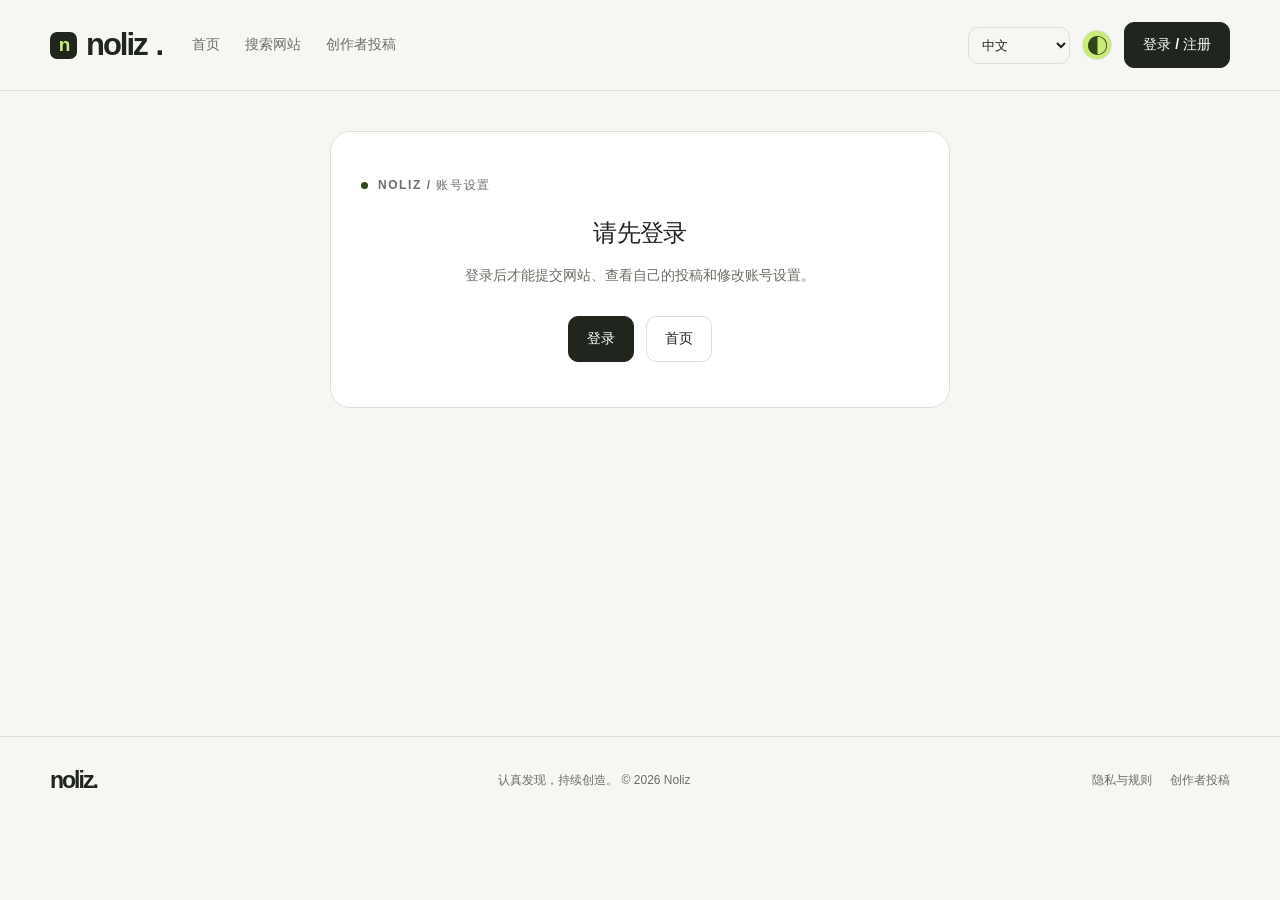
==== account/index.html @ 5e8a39fd "Rebrand to Noliz with dedicated pages, protected admin workspace and server CAPTCHA" ====
<!doctype html>
<html lang="zh-CN">
<head>
  <meta charset="utf-8">
  <meta name="viewport" content="width=device-width, initial-scale=1">
  <meta name="description" content="Noliz：认真整理的正版网站目录，发现实用工具、独立作品与灵感。">
  <meta name="theme-color" content="#f6f7f2">
  <meta http-equiv="Content-Security-Policy" content="default-src 'self'; script-src 'self'; style-src 'self' 'unsafe-inline'; img-src 'self' data:; connect-src 'self' https://irqxagydrxiwqamaaqoh.supabase.co; base-uri 'self'; form-action 'self'; object-src 'none'; frame-src 'none'">
  <meta name="robots" content="noindex, nofollow">
  <title>Noliz — 账号设置</title>
  <link rel="stylesheet" href="/assets/noliz.css?v=20261021">
  <link rel="icon" type="image/svg+xml" href="/assets/icon.svg">
  <script type="module" src="/assets/app.js?v=20261021"></script>
</head>
<body data-page="account">
  <div id="app"><main class="wrap"><section class="page-head"><h1>Noliz — 账号设置</h1></section><p>正在加载 / Loading / 読み込み中…</p></main></div>
  <noscript>请启用 JavaScript 使用目录、投稿与账号功能。Enable JavaScript to use Noliz. JavaScriptを有効にしてください。</noscript>
</body>
</html>
---- assets/noliz.css ----
:root{--bg:#f6f7f2;--paper:#fff;--text:#20251e;--muted:#697065;--line:#dce0d5;--accent:#c9ec78;--accent-dark:#304618;--radius:20px;font-family:Inter,-apple-system,BlinkMacSystemFont,'Segoe UI','Noto Sans',Arial,sans-serif;color:var(--text);background:var(--bg);font-synthesis:none}
:root[data-theme=blue]{--accent:#bbdff6;--accent-dark:#204964}:root[data-theme=violet]{--accent:#dfcdf6;--accent-dark:#513270}
*{box-sizing:border-box}body{margin:0}a{color:inherit;text-decoration:none}button,input,select,textarea{font:inherit}button,a,input,select,textarea{-webkit-tap-highlight-color:transparent}button{cursor:pointer}button:disabled{opacity:.5;cursor:wait}button,input,select,textarea{border:1px solid var(--line);border-radius:10px}input,select,textarea{background:var(--paper);color:var(--text);padding:13px 14px;max-width:100%;width:100%}input:focus,select:focus,textarea:focus{outline:2px solid var(--accent-dark);outline-offset:2px}textarea{resize:vertical;min-height:120px}button{padding:11px 16px;background:var(--paper);color:var(--text)}button:hover,a.button:hover{filter:brightness(.96)}:focus-visible{outline:3px solid var(--accent-dark);outline-offset:4px}[hidden]{display:none!important}h1,h2,h3,p{margin:0}h1{font-size:clamp(34px,5.5vw,70px);line-height:1.12;letter-spacing:-.045em;font-weight:550}h2{font-size:24px;letter-spacing:-.025em;font-weight:550}h3{font-size:19px;font-weight:600}p{line-height:1.8}small,.muted{color:var(--muted)}.wrap{width:min(1180px,calc(100% - 64px));margin:auto}.skip{position:fixed;top:-100px;background:var(--accent);padding:12px;z-index:99}.skip:focus{top:12px}
.site-header{border-bottom:1px solid var(--line);background:var(--bg)}.header-inner{display:flex;align-items:center;gap:30px;min-height:90px}.logo{font-size:31px;letter-spacing:-2px;font-weight:750;display:flex;gap:9px;align-items:center}.logo-mark{width:27px;height:27px;background:var(--text);color:var(--accent);border-radius:7px;display:grid;place-items:center;font-size:19px;letter-spacing:-2px}.nav{display:flex;align-items:center;gap:25px;font-size:14px;flex:1}.nav a{padding:7px 0;color:var(--muted)}.nav a[aria-current=page]{color:var(--text);box-shadow:0 2px var(--text)}.header-actions{display:flex;align-items:center;gap:12px}.locale{width:102px;padding:9px;font-size:13px;background:transparent}.button{display:inline-flex;justify-content:center;align-items:center;gap:10px;padding:12px 18px;border-radius:10px;border:1px solid var(--line);font-size:14px;font-weight:550;line-height:1.4;background:var(--paper)}.primary{background:var(--text);color:white;border-color:var(--text)}.accent{background:var(--accent);color:var(--accent-dark);border-color:transparent}.ghost{background:transparent}.small{padding:8px 12px;font-size:13px}.eyebrow{font-size:12px;letter-spacing:.13em;text-transform:uppercase;font-weight:650;color:var(--muted);display:flex;align-items:center;gap:10px;margin-bottom:23px}.eyebrow:before{content:'';width:7px;height:7px;border-radius:50%;background:var(--accent-dark)}
main{min-height:65vh}.hero{padding:76px 0 60px;display:grid;grid-template-columns:1.4fr 1fr;gap:60px;align-items:center}.hero h1{max-width:710px}.hero .lead{margin-top:24px;max-width:580px;color:var(--muted);font-size:16px}.actions{display:flex;gap:12px;flex-wrap:wrap;margin-top:28px}.hero-art{position:relative;min-height:320px;background:var(--accent);border-radius:28px;padding:32px;overflow:hidden;display:flex;flex-direction:column;justify-content:space-between}.hero-art .art-label{font-size:11px;letter-spacing:.12em;color:var(--accent-dark)}.art-symbol{font-size:170px;line-height:.8;font-weight:700;letter-spacing:-.12em;align-self:center;transform:rotate(-12deg);color:var(--accent-dark);margin-left:-25px}.art-bottom{border-top:1px solid color-mix(in srgb,var(--accent-dark) 20%,transparent);padding-top:15px;display:flex;justify-content:space-between;gap:15px;font-size:12px;color:var(--accent-dark)}.section{padding:35px 0 65px}.section-head{display:flex;justify-content:space-between;gap:20px;align-items:center;margin-bottom:26px}.text-link{font-size:14px;display:inline-flex;gap:12px;align-items:center}.grid{display:grid;grid-template-columns:repeat(3,minmax(0,1fr));gap:18px}.site-card{background:var(--paper);border:1px solid var(--line);border-radius:var(--radius);padding:25px;display:flex;flex-direction:column;gap:18px;min-height:260px;transition:transform .2s}.site-card:hover{transform:translateY(-3px);border-color:var(--accent-dark)}.card-top{display:flex;justify-content:space-between;align-items:flex-start}.monogram{display:grid;place-items:center;width:43px;height:43px;background:var(--bg);border-radius:12px;font-size:22px;font-weight:650}.tag{font-size:11px;border:1px solid var(--line);padding:5px 9px;border-radius:30px;color:var(--muted)}.card-summary{font-size:14px;line-height:1.7;color:var(--muted);overflow-wrap:anywhere}.card-bottom{display:flex;justify-content:space-between;align-items:center;gap:15px;margin-top:auto;border-top:1px solid var(--line);padding-top:17px;font-size:12px;color:var(--muted)}.card-bottom span{overflow:hidden;text-overflow:ellipsis;white-space:nowrap}.card-bottom a{color:var(--text);white-space:nowrap}.intro-strip{border-top:1px solid var(--line);border-bottom:1px solid var(--line);display:grid;grid-template-columns:repeat(3,1fr);padding:27px 0;gap:30px;margin-bottom:55px}.intro-strip strong{font-size:14px}.intro-strip p{font-size:12px;margin-top:6px;color:var(--muted)}
.page-head{padding:54px 0 34px;display:flex;justify-content:space-between;gap:25px;align-items:flex-end}.page-head h1{font-size:clamp(32px,4.2vw,50px)}.page-head p{color:var(--muted);max-width:710px;margin-top:16px;font-size:14px}.search-bar{display:flex;gap:12px;max-width:800px}.search-bar input{padding:17px 20px}.filters{display:flex;flex-wrap:wrap;gap:8px;margin:22px 0}.chip{border-radius:30px;font-size:13px;padding:9px 15px;background:transparent}.chip.active{background:var(--text);color:white;border-color:var(--text)}.result-row{display:flex;align-items:center;justify-content:space-between;gap:20px;margin:25px 0;color:var(--muted);font-size:13px}.result-row select{width:auto;padding:8px 13px}.panel{background:var(--paper);border:1px solid var(--line);border-radius:var(--radius);padding:30px}.columns{display:grid;grid-template-columns:minmax(0,1.7fr) minmax(260px,1fr);gap:26px;align-items:start}.stack{display:flex;flex-direction:column;gap:22px}.form-grid{display:grid;grid-template-columns:1fr 1fr;gap:20px}.field{display:flex;flex-direction:column;gap:9px;font-size:13px;font-weight:550}.field small{font-weight:400;font-size:12px;line-height:1.7}.full{grid-column:1/-1}.check{display:flex;align-items:flex-start;gap:10px;font-size:13px;line-height:1.7;color:var(--muted)}.check input{width:17px;height:17px;margin-top:3px;flex-shrink:0}.note{padding:14px 17px;background:var(--bg);border-radius:10px;font-size:13px;line-height:1.8;color:var(--muted)}.steps{list-style:none;padding:0;margin:24px 0}.steps li{padding:16px 0;display:flex;gap:14px;border-bottom:1px solid var(--line)}.steps b{font-size:12px;color:var(--muted);padding-top:3px}.steps strong{font-size:14px}.steps p{font-size:12px;color:var(--muted);margin-top:5px}.captcha-row{display:flex;gap:12px;align-items:center;flex-wrap:wrap}.captcha-image{width:250px;height:80px;border:1px solid var(--line);border-radius:10px;background:var(--bg);object-fit:contain}.captcha-input{max-width:250px;letter-spacing:.2em}.message{font-size:13px;padding:12px 15px;border-radius:10px;background:var(--bg);line-height:1.7;overflow-wrap:anywhere}.message.error{color:#8c3028;background:#fff0ee}.message.success{color:#315522;background:#edf6e5}.empty{padding:45px 24px;text-align:center;border:1px dashed var(--line);border-radius:var(--radius);color:var(--muted);font-size:14px;grid-column:1/-1}.empty .actions{justify-content:center}.gate{max-width:620px;margin:40px auto 80px;text-align:center;padding:45px 30px}.gate h2{margin-bottom:14px}.gate p{font-size:14px;color:var(--muted)}.gate .actions{justify-content:center}.tabs{display:flex;gap:8px;margin-bottom:25px}.tabs button{flex:1;background:transparent}.tabs .active{background:var(--text);color:white}.auth{max-width:480px;margin:32px auto 80px}.auth form{display:flex;flex-direction:column;gap:20px}.account-title{display:flex;gap:15px;align-items:center;border-bottom:1px solid var(--line);padding-bottom:24px;margin-bottom:24px}.account-title .monogram{background:var(--accent);width:52px;height:52px}.account-title p{font-size:12px;color:var(--muted);overflow-wrap:anywhere}.palette{display:flex;gap:12px}.swatch{width:40px;height:40px;border:4px solid var(--paper);outline:1px solid var(--line);border-radius:50%;padding:0}.swatch.active{outline:2px solid var(--text)}.swatch[data-color=green]{background:#c9ec78}.swatch[data-color=blue]{background:#bbdff6}.swatch[data-color=violet]{background:#dfcdf6}
.admin-nav{display:flex;flex-wrap:wrap;gap:10px;margin-bottom:25px}.admin-nav a[aria-current=page]{background:var(--text);color:white}.stats{display:grid;grid-template-columns:repeat(3,1fr);gap:14px;margin-bottom:25px}.stat{padding:20px;background:var(--paper);border:1px solid var(--line);border-radius:14px}.stat b{font-size:29px;display:block}.stat span{font-size:12px;color:var(--muted)}.record{background:var(--paper);border:1px solid var(--line);border-radius:var(--radius);padding:24px;margin-bottom:16px}.record-head{display:flex;justify-content:space-between;align-items:center;gap:15px;margin-bottom:16px}.record-meta{font-size:12px;color:var(--muted);display:flex;gap:12px;flex-wrap:wrap;margin:14px 0;overflow-wrap:anywhere}.record details{border-top:1px solid var(--line);padding-top:15px;margin-top:18px}.record summary{cursor:pointer;font-size:13px}.record .form-grid{margin-top:20px}.status{font-size:11px;border-radius:30px;padding:5px 10px;background:var(--bg)}.status.approved{background:#eaf4df;color:#35551f}.status.pending{background:#fff2d3;color:#715419}.status.rejected{background:#fae9e7;color:#87382f}.pagination{display:flex;justify-content:center;align-items:center;gap:15px;margin-top:28px;font-size:13px}.site-footer{border-top:1px solid var(--line);padding:30px 0;margin-top:20px}.footer-inner{display:flex;align-items:center;justify-content:space-between;gap:20px;font-size:12px;color:var(--muted)}.footer-inner .logo{font-size:23px;color:var(--text)}.footer-links{display:flex;gap:18px}.price{font-size:34px;margin:20px 0 10px}.price small{font-size:13px}.legal{font-size:12px;color:var(--muted);line-height:1.8}.loading{opacity:.7}.loading:after{content:'…'}
@media(max-width:900px){.header-inner{gap:20px;flex-wrap:wrap;padding:20px 0}.nav{order:3;flex-basis:100%;gap:22px}.header-actions{margin-left:auto}.hero{gap:30px}.hero-art{min-height:280px}.grid{grid-template-columns:repeat(2,minmax(0,1fr))}.columns{grid-template-columns:1fr}.intro-strip{gap:18px}.hero h1{font-size:49px}}
@media(max-width:600px){.wrap{width:calc(100% - 36px)}.header-inner{gap:12px;min-height:auto}.logo{font-size:28px}.nav{gap:21px;overflow:auto;font-size:13px;white-space:nowrap}.header-actions{gap:7px}.header-actions .button{padding:9px 11px;font-size:12px}.locale{width:86px;font-size:12px}.hero{padding:46px 0 30px;grid-template-columns:1fr;gap:32px}.hero h1{font-size:45px}.hero-art{min-height:225px;padding:25px}.art-symbol{font-size:135px}.hero .lead{font-size:14px}.grid{grid-template-columns:1fr}.section{padding:25px 0 40px}.intro-strip{grid-template-columns:1fr;padding:25px 0;gap:20px}.page-head{padding:38px 0 26px;display:block}.page-head .button{margin-top:18px}.form-grid{grid-template-columns:1fr}.full{grid-column:auto}.panel{padding:22px}.page-head h1{font-size:34px}.footer-inner{align-items:flex-start;flex-direction:column}.record{padding:20px}.record-head{align-items:flex-start}.stats{gap:8px}.stat{padding:15px}.search-bar{gap:8px}.search-bar button{padding:10px 14px}.section-head h2{font-size:22px}}
.theme-toggle{border-radius:50%;width:30px;height:30px;min-width:30px;padding:0;background:var(--accent);color:var(--accent-dark);font-size:21px;line-height:1}
@media(prefers-reduced-motion:reduce){*{scroll-behavior:auto!important;transition:none!important}}
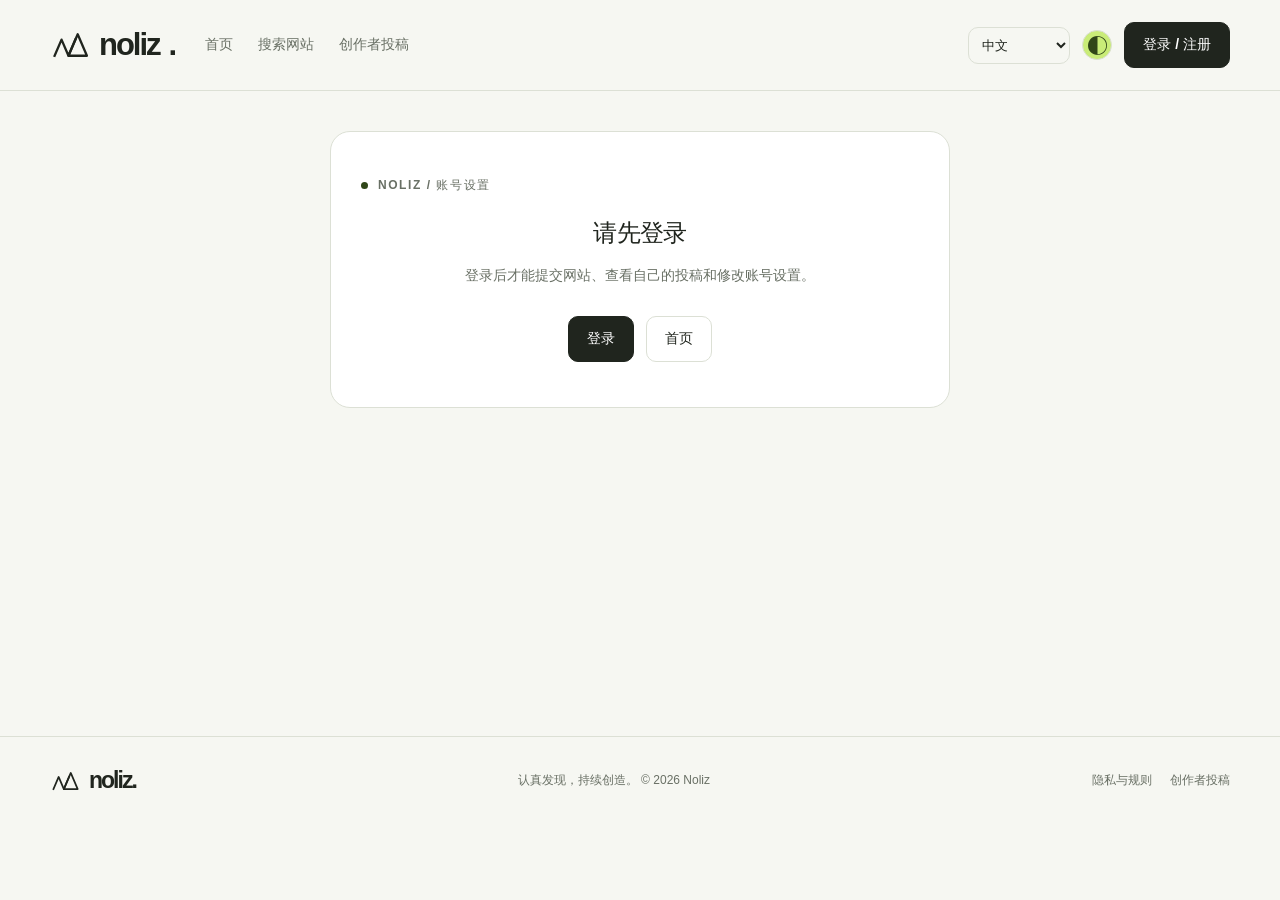
==== commit a6bca54e: "Use a minimal leaning N and triangle brand mark throughout Noliz" ====
--- a/account/index.html
+++ b/account/index.html
@@ -8,9 +8,9 @@
   <meta http-equiv="Content-Security-Policy" content="default-src 'self'; script-src 'self'; style-src 'self' 'unsafe-inline'; img-src 'self' data:; connect-src 'self' https://irqxagydrxiwqamaaqoh.supabase.co; base-uri 'self'; form-action 'self'; object-src 'none'; frame-src 'none'">
   <meta name="robots" content="noindex, nofollow">
   <title>Noliz — 账号设置</title>
-  <link rel="stylesheet" href="/assets/noliz.css?v=20261021">
-  <link rel="icon" type="image/svg+xml" href="/assets/icon.svg">
-  <script type="module" src="/assets/app.js?v=20261021"></script>
+  <link rel="stylesheet" href="/assets/noliz.css?v=20261021-logo1">
+  <link rel="icon" type="image/svg+xml" href="/assets/icon.svg?v=20261021-logo1">
+  <script type="module" src="/assets/app.js?v=20261021-logo1"></script>
 </head>
 <body data-page="account">
   <div id="app"><main class="wrap"><section class="page-head"><h1>Noliz — 账号设置</h1></section><p>正在加载 / Loading / 読み込み中…</p></main></div>
--- a/assets/noliz.css
+++ b/assets/noliz.css
@@ -1,11 +1,11 @@
 :root{--bg:#f6f7f2;--paper:#fff;--text:#20251e;--muted:#697065;--line:#dce0d5;--accent:#c9ec78;--accent-dark:#304618;--radius:20px;font-family:Inter,-apple-system,BlinkMacSystemFont,'Segoe UI','Noto Sans',Arial,sans-serif;color:var(--text);background:var(--bg);font-synthesis:none}
 :root[data-theme=blue]{--accent:#bbdff6;--accent-dark:#204964}:root[data-theme=violet]{--accent:#dfcdf6;--accent-dark:#513270}
 *{box-sizing:border-box}body{margin:0}a{color:inherit;text-decoration:none}button,input,select,textarea{font:inherit}button,a,input,select,textarea{-webkit-tap-highlight-color:transparent}button{cursor:pointer}button:disabled{opacity:.5;cursor:wait}button,input,select,textarea{border:1px solid var(--line);border-radius:10px}input,select,textarea{background:var(--paper);color:var(--text);padding:13px 14px;max-width:100%;width:100%}input:focus,select:focus,textarea:focus{outline:2px solid var(--accent-dark);outline-offset:2px}textarea{resize:vertical;min-height:120px}button{padding:11px 16px;background:var(--paper);color:var(--text)}button:hover,a.button:hover{filter:brightness(.96)}:focus-visible{outline:3px solid var(--accent-dark);outline-offset:4px}[hidden]{display:none!important}h1,h2,h3,p{margin:0}h1{font-size:clamp(34px,5.5vw,70px);line-height:1.12;letter-spacing:-.045em;font-weight:550}h2{font-size:24px;letter-spacing:-.025em;font-weight:550}h3{font-size:19px;font-weight:600}p{line-height:1.8}small,.muted{color:var(--muted)}.wrap{width:min(1180px,calc(100% - 64px));margin:auto}.skip{position:fixed;top:-100px;background:var(--accent);padding:12px;z-index:99}.skip:focus{top:12px}
-.site-header{border-bottom:1px solid var(--line);background:var(--bg)}.header-inner{display:flex;align-items:center;gap:30px;min-height:90px}.logo{font-size:31px;letter-spacing:-2px;font-weight:750;display:flex;gap:9px;align-items:center}.logo-mark{width:27px;height:27px;background:var(--text);color:var(--accent);border-radius:7px;display:grid;place-items:center;font-size:19px;letter-spacing:-2px}.nav{display:flex;align-items:center;gap:25px;font-size:14px;flex:1}.nav a{padding:7px 0;color:var(--muted)}.nav a[aria-current=page]{color:var(--text);box-shadow:0 2px var(--text)}.header-actions{display:flex;align-items:center;gap:12px}.locale{width:102px;padding:9px;font-size:13px;background:transparent}.button{display:inline-flex;justify-content:center;align-items:center;gap:10px;padding:12px 18px;border-radius:10px;border:1px solid var(--line);font-size:14px;font-weight:550;line-height:1.4;background:var(--paper)}.primary{background:var(--text);color:white;border-color:var(--text)}.accent{background:var(--accent);color:var(--accent-dark);border-color:transparent}.ghost{background:transparent}.small{padding:8px 12px;font-size:13px}.eyebrow{font-size:12px;letter-spacing:.13em;text-transform:uppercase;font-weight:650;color:var(--muted);display:flex;align-items:center;gap:10px;margin-bottom:23px}.eyebrow:before{content:'';width:7px;height:7px;border-radius:50%;background:var(--accent-dark)}
-main{min-height:65vh}.hero{padding:76px 0 60px;display:grid;grid-template-columns:1.4fr 1fr;gap:60px;align-items:center}.hero h1{max-width:710px}.hero .lead{margin-top:24px;max-width:580px;color:var(--muted);font-size:16px}.actions{display:flex;gap:12px;flex-wrap:wrap;margin-top:28px}.hero-art{position:relative;min-height:320px;background:var(--accent);border-radius:28px;padding:32px;overflow:hidden;display:flex;flex-direction:column;justify-content:space-between}.hero-art .art-label{font-size:11px;letter-spacing:.12em;color:var(--accent-dark)}.art-symbol{font-size:170px;line-height:.8;font-weight:700;letter-spacing:-.12em;align-self:center;transform:rotate(-12deg);color:var(--accent-dark);margin-left:-25px}.art-bottom{border-top:1px solid color-mix(in srgb,var(--accent-dark) 20%,transparent);padding-top:15px;display:flex;justify-content:space-between;gap:15px;font-size:12px;color:var(--accent-dark)}.section{padding:35px 0 65px}.section-head{display:flex;justify-content:space-between;gap:20px;align-items:center;margin-bottom:26px}.text-link{font-size:14px;display:inline-flex;gap:12px;align-items:center}.grid{display:grid;grid-template-columns:repeat(3,minmax(0,1fr));gap:18px}.site-card{background:var(--paper);border:1px solid var(--line);border-radius:var(--radius);padding:25px;display:flex;flex-direction:column;gap:18px;min-height:260px;transition:transform .2s}.site-card:hover{transform:translateY(-3px);border-color:var(--accent-dark)}.card-top{display:flex;justify-content:space-between;align-items:flex-start}.monogram{display:grid;place-items:center;width:43px;height:43px;background:var(--bg);border-radius:12px;font-size:22px;font-weight:650}.tag{font-size:11px;border:1px solid var(--line);padding:5px 9px;border-radius:30px;color:var(--muted)}.card-summary{font-size:14px;line-height:1.7;color:var(--muted);overflow-wrap:anywhere}.card-bottom{display:flex;justify-content:space-between;align-items:center;gap:15px;margin-top:auto;border-top:1px solid var(--line);padding-top:17px;font-size:12px;color:var(--muted)}.card-bottom span{overflow:hidden;text-overflow:ellipsis;white-space:nowrap}.card-bottom a{color:var(--text);white-space:nowrap}.intro-strip{border-top:1px solid var(--line);border-bottom:1px solid var(--line);display:grid;grid-template-columns:repeat(3,1fr);padding:27px 0;gap:30px;margin-bottom:55px}.intro-strip strong{font-size:14px}.intro-strip p{font-size:12px;margin-top:6px;color:var(--muted)}
+.site-header{border-bottom:1px solid var(--line);background:var(--bg)}.header-inner{display:flex;align-items:center;gap:30px;min-height:90px}.logo{font-size:31px;letter-spacing:-2px;font-weight:750;display:flex;gap:9px;align-items:center}.logo-mark{width:40px;height:32px;flex-shrink:0;display:block;color:var(--text)}.nav{display:flex;align-items:center;gap:25px;font-size:14px;flex:1}.nav a{padding:7px 0;color:var(--muted)}.nav a[aria-current=page]{color:var(--text);box-shadow:0 2px var(--text)}.header-actions{display:flex;align-items:center;gap:12px}.locale{width:102px;padding:9px;font-size:13px;background:transparent}.button{display:inline-flex;justify-content:center;align-items:center;gap:10px;padding:12px 18px;border-radius:10px;border:1px solid var(--line);font-size:14px;font-weight:550;line-height:1.4;background:var(--paper)}.primary{background:var(--text);color:white;border-color:var(--text)}.accent{background:var(--accent);color:var(--accent-dark);border-color:transparent}.ghost{background:transparent}.small{padding:8px 12px;font-size:13px}.eyebrow{font-size:12px;letter-spacing:.13em;text-transform:uppercase;font-weight:650;color:var(--muted);display:flex;align-items:center;gap:10px;margin-bottom:23px}.eyebrow:before{content:'';width:7px;height:7px;border-radius:50%;background:var(--accent-dark)}
+main{min-height:65vh}.hero{padding:76px 0 60px;display:grid;grid-template-columns:1.4fr 1fr;gap:60px;align-items:center}.hero h1{max-width:710px}.hero .lead{margin-top:24px;max-width:580px;color:var(--muted);font-size:16px}.actions{display:flex;gap:12px;flex-wrap:wrap;margin-top:28px}.hero-art{position:relative;min-height:320px;background:var(--accent);border-radius:28px;padding:32px;overflow:hidden;display:flex;flex-direction:column;justify-content:space-between}.hero-art .art-label{font-size:11px;letter-spacing:.12em;color:var(--accent-dark)}.art-symbol{display:block;width:min(100%,250px);height:190px;align-self:center;color:var(--accent-dark)}.art-bottom{border-top:1px solid color-mix(in srgb,var(--accent-dark) 20%,transparent);padding-top:15px;display:flex;justify-content:space-between;gap:15px;font-size:12px;color:var(--accent-dark)}.section{padding:35px 0 65px}.section-head{display:flex;justify-content:space-between;gap:20px;align-items:center;margin-bottom:26px}.text-link{font-size:14px;display:inline-flex;gap:12px;align-items:center}.grid{display:grid;grid-template-columns:repeat(3,minmax(0,1fr));gap:18px}.site-card{background:var(--paper);border:1px solid var(--line);border-radius:var(--radius);padding:25px;display:flex;flex-direction:column;gap:18px;min-height:260px;transition:transform .2s}.site-card:hover{transform:translateY(-3px);border-color:var(--accent-dark)}.card-top{display:flex;justify-content:space-between;align-items:flex-start}.monogram{display:grid;place-items:center;width:43px;height:43px;background:var(--bg);border-radius:12px;font-size:22px;font-weight:650}.tag{font-size:11px;border:1px solid var(--line);padding:5px 9px;border-radius:30px;color:var(--muted)}.card-summary{font-size:14px;line-height:1.7;color:var(--muted);overflow-wrap:anywhere}.card-bottom{display:flex;justify-content:space-between;align-items:center;gap:15px;margin-top:auto;border-top:1px solid var(--line);padding-top:17px;font-size:12px;color:var(--muted)}.card-bottom span{overflow:hidden;text-overflow:ellipsis;white-space:nowrap}.card-bottom a{color:var(--text);white-space:nowrap}.intro-strip{border-top:1px solid var(--line);border-bottom:1px solid var(--line);display:grid;grid-template-columns:repeat(3,1fr);padding:27px 0;gap:30px;margin-bottom:55px}.intro-strip strong{font-size:14px}.intro-strip p{font-size:12px;margin-top:6px;color:var(--muted)}
 .page-head{padding:54px 0 34px;display:flex;justify-content:space-between;gap:25px;align-items:flex-end}.page-head h1{font-size:clamp(32px,4.2vw,50px)}.page-head p{color:var(--muted);max-width:710px;margin-top:16px;font-size:14px}.search-bar{display:flex;gap:12px;max-width:800px}.search-bar input{padding:17px 20px}.filters{display:flex;flex-wrap:wrap;gap:8px;margin:22px 0}.chip{border-radius:30px;font-size:13px;padding:9px 15px;background:transparent}.chip.active{background:var(--text);color:white;border-color:var(--text)}.result-row{display:flex;align-items:center;justify-content:space-between;gap:20px;margin:25px 0;color:var(--muted);font-size:13px}.result-row select{width:auto;padding:8px 13px}.panel{background:var(--paper);border:1px solid var(--line);border-radius:var(--radius);padding:30px}.columns{display:grid;grid-template-columns:minmax(0,1.7fr) minmax(260px,1fr);gap:26px;align-items:start}.stack{display:flex;flex-direction:column;gap:22px}.form-grid{display:grid;grid-template-columns:1fr 1fr;gap:20px}.field{display:flex;flex-direction:column;gap:9px;font-size:13px;font-weight:550}.field small{font-weight:400;font-size:12px;line-height:1.7}.full{grid-column:1/-1}.check{display:flex;align-items:flex-start;gap:10px;font-size:13px;line-height:1.7;color:var(--muted)}.check input{width:17px;height:17px;margin-top:3px;flex-shrink:0}.note{padding:14px 17px;background:var(--bg);border-radius:10px;font-size:13px;line-height:1.8;color:var(--muted)}.steps{list-style:none;padding:0;margin:24px 0}.steps li{padding:16px 0;display:flex;gap:14px;border-bottom:1px solid var(--line)}.steps b{font-size:12px;color:var(--muted);padding-top:3px}.steps strong{font-size:14px}.steps p{font-size:12px;color:var(--muted);margin-top:5px}.captcha-row{display:flex;gap:12px;align-items:center;flex-wrap:wrap}.captcha-image{width:250px;height:80px;border:1px solid var(--line);border-radius:10px;background:var(--bg);object-fit:contain}.captcha-input{max-width:250px;letter-spacing:.2em}.message{font-size:13px;padding:12px 15px;border-radius:10px;background:var(--bg);line-height:1.7;overflow-wrap:anywhere}.message.error{color:#8c3028;background:#fff0ee}.message.success{color:#315522;background:#edf6e5}.empty{padding:45px 24px;text-align:center;border:1px dashed var(--line);border-radius:var(--radius);color:var(--muted);font-size:14px;grid-column:1/-1}.empty .actions{justify-content:center}.gate{max-width:620px;margin:40px auto 80px;text-align:center;padding:45px 30px}.gate h2{margin-bottom:14px}.gate p{font-size:14px;color:var(--muted)}.gate .actions{justify-content:center}.tabs{display:flex;gap:8px;margin-bottom:25px}.tabs button{flex:1;background:transparent}.tabs .active{background:var(--text);color:white}.auth{max-width:480px;margin:32px auto 80px}.auth form{display:flex;flex-direction:column;gap:20px}.account-title{display:flex;gap:15px;align-items:center;border-bottom:1px solid var(--line);padding-bottom:24px;margin-bottom:24px}.account-title .monogram{background:var(--accent);width:52px;height:52px}.account-title p{font-size:12px;color:var(--muted);overflow-wrap:anywhere}.palette{display:flex;gap:12px}.swatch{width:40px;height:40px;border:4px solid var(--paper);outline:1px solid var(--line);border-radius:50%;padding:0}.swatch.active{outline:2px solid var(--text)}.swatch[data-color=green]{background:#c9ec78}.swatch[data-color=blue]{background:#bbdff6}.swatch[data-color=violet]{background:#dfcdf6}
-.admin-nav{display:flex;flex-wrap:wrap;gap:10px;margin-bottom:25px}.admin-nav a[aria-current=page]{background:var(--text);color:white}.stats{display:grid;grid-template-columns:repeat(3,1fr);gap:14px;margin-bottom:25px}.stat{padding:20px;background:var(--paper);border:1px solid var(--line);border-radius:14px}.stat b{font-size:29px;display:block}.stat span{font-size:12px;color:var(--muted)}.record{background:var(--paper);border:1px solid var(--line);border-radius:var(--radius);padding:24px;margin-bottom:16px}.record-head{display:flex;justify-content:space-between;align-items:center;gap:15px;margin-bottom:16px}.record-meta{font-size:12px;color:var(--muted);display:flex;gap:12px;flex-wrap:wrap;margin:14px 0;overflow-wrap:anywhere}.record details{border-top:1px solid var(--line);padding-top:15px;margin-top:18px}.record summary{cursor:pointer;font-size:13px}.record .form-grid{margin-top:20px}.status{font-size:11px;border-radius:30px;padding:5px 10px;background:var(--bg)}.status.approved{background:#eaf4df;color:#35551f}.status.pending{background:#fff2d3;color:#715419}.status.rejected{background:#fae9e7;color:#87382f}.pagination{display:flex;justify-content:center;align-items:center;gap:15px;margin-top:28px;font-size:13px}.site-footer{border-top:1px solid var(--line);padding:30px 0;margin-top:20px}.footer-inner{display:flex;align-items:center;justify-content:space-between;gap:20px;font-size:12px;color:var(--muted)}.footer-inner .logo{font-size:23px;color:var(--text)}.footer-links{display:flex;gap:18px}.price{font-size:34px;margin:20px 0 10px}.price small{font-size:13px}.legal{font-size:12px;color:var(--muted);line-height:1.8}.loading{opacity:.7}.loading:after{content:'…'}
+.admin-nav{display:flex;flex-wrap:wrap;gap:10px;margin-bottom:25px}.admin-nav a[aria-current=page]{background:var(--text);color:white}.stats{display:grid;grid-template-columns:repeat(3,1fr);gap:14px;margin-bottom:25px}.stat{padding:20px;background:var(--paper);border:1px solid var(--line);border-radius:14px}.stat b{font-size:29px;display:block}.stat span{font-size:12px;color:var(--muted)}.record{background:var(--paper);border:1px solid var(--line);border-radius:var(--radius);padding:24px;margin-bottom:16px}.record-head{display:flex;justify-content:space-between;align-items:center;gap:15px;margin-bottom:16px}.record-meta{font-size:12px;color:var(--muted);display:flex;gap:12px;flex-wrap:wrap;margin:14px 0;overflow-wrap:anywhere}.record details{border-top:1px solid var(--line);padding-top:15px;margin-top:18px}.record summary{cursor:pointer;font-size:13px}.record .form-grid{margin-top:20px}.status{font-size:11px;border-radius:30px;padding:5px 10px;background:var(--bg)}.status.approved{background:#eaf4df;color:#35551f}.status.pending{background:#fff2d3;color:#715419}.status.rejected{background:#fae9e7;color:#87382f}.pagination{display:flex;justify-content:center;align-items:center;gap:15px;margin-top:28px;font-size:13px}.site-footer{border-top:1px solid var(--line);padding:30px 0;margin-top:20px}.footer-inner{display:flex;align-items:center;justify-content:space-between;gap:20px;font-size:12px;color:var(--muted)}.footer-inner .logo{font-size:23px;color:var(--text)}.footer-inner .logo-mark{width:30px;height:24px}.footer-links{display:flex;gap:18px}.price{font-size:34px;margin:20px 0 10px}.price small{font-size:13px}.legal{font-size:12px;color:var(--muted);line-height:1.8}.loading{opacity:.7}.loading:after{content:'…'}
 @media(max-width:900px){.header-inner{gap:20px;flex-wrap:wrap;padding:20px 0}.nav{order:3;flex-basis:100%;gap:22px}.header-actions{margin-left:auto}.hero{gap:30px}.hero-art{min-height:280px}.grid{grid-template-columns:repeat(2,minmax(0,1fr))}.columns{grid-template-columns:1fr}.intro-strip{gap:18px}.hero h1{font-size:49px}}
-@media(max-width:600px){.wrap{width:calc(100% - 36px)}.header-inner{gap:12px;min-height:auto}.logo{font-size:28px}.nav{gap:21px;overflow:auto;font-size:13px;white-space:nowrap}.header-actions{gap:7px}.header-actions .button{padding:9px 11px;font-size:12px}.locale{width:86px;font-size:12px}.hero{padding:46px 0 30px;grid-template-columns:1fr;gap:32px}.hero h1{font-size:45px}.hero-art{min-height:225px;padding:25px}.art-symbol{font-size:135px}.hero .lead{font-size:14px}.grid{grid-template-columns:1fr}.section{padding:25px 0 40px}.intro-strip{grid-template-columns:1fr;padding:25px 0;gap:20px}.page-head{padding:38px 0 26px;display:block}.page-head .button{margin-top:18px}.form-grid{grid-template-columns:1fr}.full{grid-column:auto}.panel{padding:22px}.page-head h1{font-size:34px}.footer-inner{align-items:flex-start;flex-direction:column}.record{padding:20px}.record-head{align-items:flex-start}.stats{gap:8px}.stat{padding:15px}.search-bar{gap:8px}.search-bar button{padding:10px 14px}.section-head h2{font-size:22px}}
+@media(max-width:600px){.wrap{width:calc(100% - 36px)}.header-inner{gap:12px;min-height:auto}.logo{font-size:28px}.nav{gap:21px;overflow:auto;font-size:13px;white-space:nowrap}.header-actions{gap:7px}.header-actions .button{padding:9px 11px;font-size:12px}.locale{width:86px;font-size:12px}.hero{padding:46px 0 30px;grid-template-columns:1fr;gap:32px}.hero h1{font-size:45px}.hero-art{min-height:225px;padding:25px}.art-symbol{width:190px;height:145px}.hero .lead{font-size:14px}.grid{grid-template-columns:1fr}.section{padding:25px 0 40px}.intro-strip{grid-template-columns:1fr;padding:25px 0;gap:20px}.page-head{padding:38px 0 26px;display:block}.page-head .button{margin-top:18px}.form-grid{grid-template-columns:1fr}.full{grid-column:auto}.panel{padding:22px}.page-head h1{font-size:34px}.footer-inner{align-items:flex-start;flex-direction:column}.record{padding:20px}.record-head{align-items:flex-start}.stats{gap:8px}.stat{padding:15px}.search-bar{gap:8px}.search-bar button{padding:10px 14px}.section-head h2{font-size:22px}}
 .theme-toggle{border-radius:50%;width:30px;height:30px;min-width:30px;padding:0;background:var(--accent);color:var(--accent-dark);font-size:21px;line-height:1}
 @media(prefers-reduced-motion:reduce){*{scroll-behavior:auto!important;transition:none!important}}
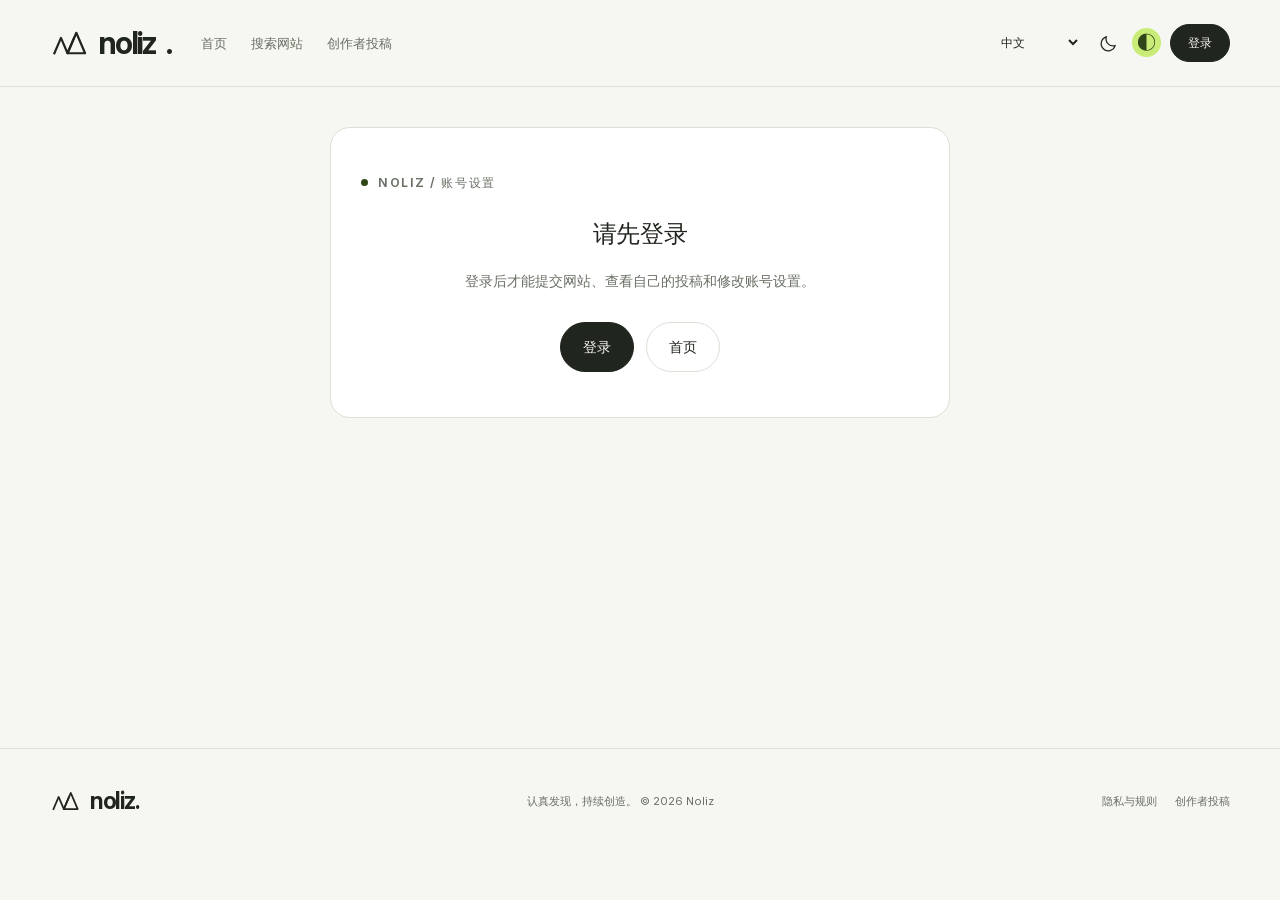
==== commit 196636e9: "Add dark appearance, refined multilingual typography and accessible home motion" ====
--- a/account/index.html
+++ b/account/index.html
@@ -8,9 +8,11 @@
   <meta http-equiv="Content-Security-Policy" content="default-src 'self'; script-src 'self'; style-src 'self' 'unsafe-inline'; img-src 'self' data:; connect-src 'self' https://irqxagydrxiwqamaaqoh.supabase.co; base-uri 'self'; form-action 'self'; object-src 'none'; frame-src 'none'">
   <meta name="robots" content="noindex, nofollow">
   <title>Noliz — 账号设置</title>
-  <link rel="stylesheet" href="/assets/noliz.css?v=20261021-logo1">
+  <script src="/assets/appearance.56ca9c23426c.js"></script>
+  <link rel="preload" href="/assets/fonts/InterVariable.woff2" as="font" type="font/woff2" crossorigin>
+  <link rel="stylesheet" href="/assets/noliz.0994ab754d6a.css">
   <link rel="icon" type="image/svg+xml" href="/assets/icon.svg?v=20261021-logo1">
-  <script type="module" src="/assets/app.js?v=20261021-logo1"></script>
+  <script type="module" src="/assets/app.8995bf846503.js"></script>
 </head>
 <body data-page="account">
   <div id="app"><main class="wrap"><section class="page-head"><h1>Noliz — 账号设置</h1></section><p>正在加载 / Loading / 読み込み中…</p></main></div>
--- a/assets/noliz.0994ab754d6a.css
+++ b/assets/noliz.0994ab754d6a.css
@@ -0,0 +1,38 @@
+:root{--bg:#f6f7f2;--paper:#fff;--text:#20251e;--muted:#697065;--line:#dce0d5;--accent:#c9ec78;--accent-dark:#304618;--radius:20px;font-family:Inter,-apple-system,BlinkMacSystemFont,'Segoe UI','Noto Sans',Arial,sans-serif;color:var(--text);background:var(--bg);font-synthesis:none}
+:root[data-theme=blue]{--accent:#bbdff6;--accent-dark:#204964}:root[data-theme=violet]{--accent:#dfcdf6;--accent-dark:#513270}
+*{box-sizing:border-box}body{margin:0}a{color:inherit;text-decoration:none}button,input,select,textarea{font:inherit}button,a,input,select,textarea{-webkit-tap-highlight-color:transparent}button{cursor:pointer}button:disabled{opacity:.5;cursor:wait}button,input,select,textarea{border:1px solid var(--line);border-radius:10px}input,select,textarea{background:var(--paper);color:var(--text);padding:13px 14px;max-width:100%;width:100%}input:focus,select:focus,textarea:focus{outline:2px solid var(--accent-dark);outline-offset:2px}textarea{resize:vertical;min-height:120px}button{padding:11px 16px;background:var(--paper);color:var(--text)}button:hover,a.button:hover{filter:brightness(.96)}:focus-visible{outline:3px solid var(--accent-dark);outline-offset:4px}[hidden]{display:none!important}h1,h2,h3,p{margin:0}h1{font-size:clamp(34px,5.5vw,70px);line-height:1.12;letter-spacing:-.045em;font-weight:550}h2{font-size:24px;letter-spacing:-.025em;font-weight:550}h3{font-size:19px;font-weight:600}p{line-height:1.8}small,.muted{color:var(--muted)}.wrap{width:min(1180px,calc(100% - 64px));margin:auto}.skip{position:fixed;top:-100px;background:var(--accent);padding:12px;z-index:99}.skip:focus{top:12px}
+.site-header{border-bottom:1px solid var(--line);background:var(--bg)}.header-inner{display:flex;align-items:center;gap:30px;min-height:90px}.logo{font-size:31px;letter-spacing:-2px;font-weight:750;display:flex;gap:9px;align-items:center}.logo-mark{width:40px;height:32px;flex-shrink:0;display:block;color:var(--text)}.nav{display:flex;align-items:center;gap:25px;font-size:14px;flex:1}.nav a{padding:7px 0;color:var(--muted)}.nav a[aria-current=page]{color:var(--text);box-shadow:0 2px var(--text)}.header-actions{display:flex;align-items:center;gap:12px}.locale{width:102px;padding:9px;font-size:13px;background:transparent}.button{display:inline-flex;justify-content:center;align-items:center;gap:10px;padding:12px 18px;border-radius:10px;border:1px solid var(--line);font-size:14px;font-weight:550;line-height:1.4;background:var(--paper)}.primary{background:var(--text);color:white;border-color:var(--text)}.accent{background:var(--accent);color:var(--accent-dark);border-color:transparent}.ghost{background:transparent}.small{padding:8px 12px;font-size:13px}.eyebrow{font-size:12px;letter-spacing:.13em;text-transform:uppercase;font-weight:650;color:var(--muted);display:flex;align-items:center;gap:10px;margin-bottom:23px}.eyebrow:before{content:'';width:7px;height:7px;border-radius:50%;background:var(--accent-dark)}
+main{min-height:65vh}.hero{padding:76px 0 60px;display:grid;grid-template-columns:1.4fr 1fr;gap:60px;align-items:center}.hero h1{max-width:710px}.hero .lead{margin-top:24px;max-width:580px;color:var(--muted);font-size:16px}.actions{display:flex;gap:12px;flex-wrap:wrap;margin-top:28px}.hero-art{position:relative;min-height:320px;background:var(--accent);border-radius:28px;padding:32px;overflow:hidden;display:flex;flex-direction:column;justify-content:space-between}.hero-art .art-label{font-size:11px;letter-spacing:.12em;color:var(--accent-dark)}.art-symbol{display:block;width:min(100%,250px);height:190px;align-self:center;color:var(--accent-dark)}.art-bottom{border-top:1px solid color-mix(in srgb,var(--accent-dark) 20%,transparent);padding-top:15px;display:flex;justify-content:space-between;gap:15px;font-size:12px;color:var(--accent-dark)}.section{padding:35px 0 65px}.section-head{display:flex;justify-content:space-between;gap:20px;align-items:center;margin-bottom:26px}.text-link{font-size:14px;display:inline-flex;gap:12px;align-items:center}.grid{display:grid;grid-template-columns:repeat(3,minmax(0,1fr));gap:18px}.site-card{background:var(--paper);border:1px solid var(--line);border-radius:var(--radius);padding:25px;display:flex;flex-direction:column;gap:18px;min-height:260px;transition:transform .2s}.site-card:hover{transform:translateY(-3px);border-color:var(--accent-dark)}.card-top{display:flex;justify-content:space-between;align-items:flex-start}.monogram{display:grid;place-items:center;width:43px;height:43px;background:var(--bg);border-radius:12px;font-size:22px;font-weight:650}.tag{font-size:11px;border:1px solid var(--line);padding:5px 9px;border-radius:30px;color:var(--muted)}.card-summary{font-size:14px;line-height:1.7;color:var(--muted);overflow-wrap:anywhere}.card-bottom{display:flex;justify-content:space-between;align-items:center;gap:15px;margin-top:auto;border-top:1px solid var(--line);padding-top:17px;font-size:12px;color:var(--muted)}.card-bottom span{overflow:hidden;text-overflow:ellipsis;white-space:nowrap}.card-bottom a{color:var(--text);white-space:nowrap}.intro-strip{border-top:1px solid var(--line);border-bottom:1px solid var(--line);display:grid;grid-template-columns:repeat(3,1fr);padding:27px 0;gap:30px;margin-bottom:55px}.intro-strip strong{font-size:14px}.intro-strip p{font-size:12px;margin-top:6px;color:var(--muted)}
+.page-head{padding:54px 0 34px;display:flex;justify-content:space-between;gap:25px;align-items:flex-end}.page-head h1{font-size:clamp(32px,4.2vw,50px)}.page-head p{color:var(--muted);max-width:710px;margin-top:16px;font-size:14px}.search-bar{display:flex;gap:12px;max-width:800px}.search-bar input{padding:17px 20px}.filters{display:flex;flex-wrap:wrap;gap:8px;margin:22px 0}.chip{border-radius:30px;font-size:13px;padding:9px 15px;background:transparent}.chip.active{background:var(--text);color:white;border-color:var(--text)}.result-row{display:flex;align-items:center;justify-content:space-between;gap:20px;margin:25px 0;color:var(--muted);font-size:13px}.result-row select{width:auto;padding:8px 13px}.panel{background:var(--paper);border:1px solid var(--line);border-radius:var(--radius);padding:30px}.columns{display:grid;grid-template-columns:minmax(0,1.7fr) minmax(260px,1fr);gap:26px;align-items:start}.stack{display:flex;flex-direction:column;gap:22px}.form-grid{display:grid;grid-template-columns:1fr 1fr;gap:20px}.field{display:flex;flex-direction:column;gap:9px;font-size:13px;font-weight:550}.field small{font-weight:400;font-size:12px;line-height:1.7}.full{grid-column:1/-1}.check{display:flex;align-items:flex-start;gap:10px;font-size:13px;line-height:1.7;color:var(--muted)}.check input{width:17px;height:17px;margin-top:3px;flex-shrink:0}.note{padding:14px 17px;background:var(--bg);border-radius:10px;font-size:13px;line-height:1.8;color:var(--muted)}.steps{list-style:none;padding:0;margin:24px 0}.steps li{padding:16px 0;display:flex;gap:14px;border-bottom:1px solid var(--line)}.steps b{font-size:12px;color:var(--muted);padding-top:3px}.steps strong{font-size:14px}.steps p{font-size:12px;color:var(--muted);margin-top:5px}.captcha-row{display:flex;gap:12px;align-items:center;flex-wrap:wrap}.captcha-image{width:250px;height:80px;border:1px solid var(--line);border-radius:10px;background:var(--bg);object-fit:contain}.captcha-input{max-width:250px;letter-spacing:.2em}.message{font-size:13px;padding:12px 15px;border-radius:10px;background:var(--bg);line-height:1.7;overflow-wrap:anywhere}.message.error{color:#8c3028;background:#fff0ee}.message.success{color:#315522;background:#edf6e5}.empty{padding:45px 24px;text-align:center;border:1px dashed var(--line);border-radius:var(--radius);color:var(--muted);font-size:14px;grid-column:1/-1}.empty .actions{justify-content:center}.gate{max-width:620px;margin:40px auto 80px;text-align:center;padding:45px 30px}.gate h2{margin-bottom:14px}.gate p{font-size:14px;color:var(--muted)}.gate .actions{justify-content:center}.tabs{display:flex;gap:8px;margin-bottom:25px}.tabs button{flex:1;background:transparent}.tabs .active{background:var(--text);color:white}.auth{max-width:480px;margin:32px auto 80px}.auth form{display:flex;flex-direction:column;gap:20px}.account-title{display:flex;gap:15px;align-items:center;border-bottom:1px solid var(--line);padding-bottom:24px;margin-bottom:24px}.account-title .monogram{background:var(--accent);width:52px;height:52px}.account-title p{font-size:12px;color:var(--muted);overflow-wrap:anywhere}.palette{display:flex;gap:12px}.swatch{width:40px;height:40px;border:4px solid var(--paper);outline:1px solid var(--line);border-radius:50%;padding:0}.swatch.active{outline:2px solid var(--text)}.swatch[data-color=green]{background:#c9ec78}.swatch[data-color=blue]{background:#bbdff6}.swatch[data-color=violet]{background:#dfcdf6}
+.admin-nav{display:flex;flex-wrap:wrap;gap:10px;margin-bottom:25px}.admin-nav a[aria-current=page]{background:var(--text);color:white}.stats{display:grid;grid-template-columns:repeat(3,1fr);gap:14px;margin-bottom:25px}.stat{padding:20px;background:var(--paper);border:1px solid var(--line);border-radius:14px}.stat b{font-size:29px;display:block}.stat span{font-size:12px;color:var(--muted)}.record{background:var(--paper);border:1px solid var(--line);border-radius:var(--radius);padding:24px;margin-bottom:16px}.record-head{display:flex;justify-content:space-between;align-items:center;gap:15px;margin-bottom:16px}.record-meta{font-size:12px;color:var(--muted);display:flex;gap:12px;flex-wrap:wrap;margin:14px 0;overflow-wrap:anywhere}.record details{border-top:1px solid var(--line);padding-top:15px;margin-top:18px}.record summary{cursor:pointer;font-size:13px}.record .form-grid{margin-top:20px}.status{font-size:11px;border-radius:30px;padding:5px 10px;background:var(--bg)}.status.approved{background:#eaf4df;color:#35551f}.status.pending{background:#fff2d3;color:#715419}.status.rejected{background:#fae9e7;color:#87382f}.pagination{display:flex;justify-content:center;align-items:center;gap:15px;margin-top:28px;font-size:13px}.site-footer{border-top:1px solid var(--line);padding:30px 0;margin-top:20px}.footer-inner{display:flex;align-items:center;justify-content:space-between;gap:20px;font-size:12px;color:var(--muted)}.footer-inner .logo{font-size:23px;color:var(--text)}.footer-inner .logo-mark{width:30px;height:24px}.footer-links{display:flex;gap:18px}.price{font-size:34px;margin:20px 0 10px}.price small{font-size:13px}.legal{font-size:12px;color:var(--muted);line-height:1.8}.loading{opacity:.7}.loading:after{content:'…'}
+@media(max-width:900px){.header-inner{gap:20px;flex-wrap:wrap;padding:20px 0}.nav{order:3;flex-basis:100%;gap:22px}.header-actions{margin-left:auto}.hero{gap:30px}.hero-art{min-height:280px}.grid{grid-template-columns:repeat(2,minmax(0,1fr))}.columns{grid-template-columns:1fr}.intro-strip{gap:18px}.hero h1{font-size:49px}}
+@media(max-width:600px){.wrap{width:calc(100% - 36px)}.header-inner{gap:12px;min-height:auto}.logo{font-size:28px}.nav{gap:21px;overflow:auto;font-size:13px;white-space:nowrap}.header-actions{gap:7px}.header-actions .button{padding:9px 11px;font-size:12px}.locale{width:86px;font-size:12px}.hero{padding:46px 0 30px;grid-template-columns:1fr;gap:32px}.hero h1{font-size:45px}.hero-art{min-height:225px;padding:25px}.art-symbol{width:190px;height:145px}.hero .lead{font-size:14px}.grid{grid-template-columns:1fr}.section{padding:25px 0 40px}.intro-strip{grid-template-columns:1fr;padding:25px 0;gap:20px}.page-head{padding:38px 0 26px;display:block}.page-head .button{margin-top:18px}.form-grid{grid-template-columns:1fr}.full{grid-column:auto}.panel{padding:22px}.page-head h1{font-size:34px}.footer-inner{align-items:flex-start;flex-direction:column}.record{padding:20px}.record-head{align-items:flex-start}.stats{gap:8px}.stat{padding:15px}.search-bar{gap:8px}.search-bar button{padding:10px 14px}.section-head h2{font-size:22px}}
+.card-brand{display:block;width:36px;height:28px;color:var(--text)}
+.theme-toggle{border-radius:50%;width:30px;height:30px;min-width:30px;padding:0;background:var(--accent);color:var(--accent-dark);font-size:21px;line-height:1}
+@media(prefers-reduced-motion:reduce){*{scroll-behavior:auto!important;transition:none!important}}
+
+/* Typography, color modes and motion. Kept separate from application layouts. */
+@font-face{font-family:'Noliz Sans';src:url('/assets/fonts/InterVariable.woff2') format('woff2');font-style:normal;font-weight:100 900;font-display:swap}
+:root{--accent-ink:#304618;--hero-surface:var(--accent);--hero-ink:var(--accent-dark);--header-surface:rgba(246,247,242,.82);--shadow:0 24px 70px rgba(28,35,23,.06);font-family:'Noliz Sans',-apple-system,BlinkMacSystemFont,'Segoe UI Variable Text','Segoe UI',sans-serif;font-optical-sizing:auto;font-feature-settings:'liga' 1,'calt' 1,'cv11' 1;line-height:1.6;-webkit-font-smoothing:antialiased;text-rendering:optimizeLegibility;color-scheme:light}
+:root:lang(zh){font-family:'Noliz Sans','PingFang SC','Hiragino Sans GB','Microsoft YaHei UI','Microsoft YaHei','Noto Sans SC',sans-serif}
+:root:lang(ja){font-family:'Noliz Sans','Hiragino Sans','Hiragino Kaku Gothic ProN','Yu Gothic UI','Yu Gothic','Noto Sans JP',sans-serif}
+:root[data-theme=blue]{--accent-ink:#204964}:root[data-theme=violet]{--accent-ink:#513270}
+:root[data-appearance=dark]{--bg:#101210;--paper:#191c19;--text:#f1f4ed;--muted:#a3aba0;--line:#30362f;--accent:#c9ec78;--accent-dark:#d4efb4;--accent-ink:#233615;--hero-surface:#192115;--hero-ink:#d4efb4;--header-surface:rgba(16,18,16,.82);--shadow:0 30px 80px rgba(0,0,0,.24);color-scheme:dark}
+:root[data-appearance=dark][data-theme=blue]{--accent:#bbdff6;--accent-dark:#c6e4fa;--accent-ink:#1b4059;--hero-surface:#141e27;--hero-ink:#c6e4fa}
+:root[data-appearance=dark][data-theme=violet]{--accent:#dfcdf6;--accent-dark:#e4d6fa;--accent-ink:#47305e;--hero-surface:#211a2a;--hero-ink:#e4d6fa}
+body{background:var(--bg);transition:background-color .35s ease,color .35s ease}button,input,select,textarea{font-feature-settings:inherit}button{line-height:1.4}p{font-weight:400}h1,h2,h3{font-weight:580}h1,h2{text-wrap:balance}h1{letter-spacing:-.055em}h2{letter-spacing:-.035em}:lang(zh) h1,:lang(ja) h1{letter-spacing:-.035em;line-height:1.22;font-weight:600}:lang(zh) h2,:lang(ja) h2{letter-spacing:-.02em}:lang(zh) p,:lang(ja) p{line-height:1.9}
+.logo{font-weight:680;letter-spacing:-.065em;gap:10px}.logo-mark{width:38px;height:30px}.site-header{position:sticky;top:0;z-index:30;background:var(--header-surface);-webkit-backdrop-filter:blur(22px) saturate(1.5);backdrop-filter:blur(22px) saturate(1.5)}.header-inner{min-height:86px}.nav{font-size:13px;gap:24px;font-weight:500}.nav a{transition:color .2s ease}.header-actions{gap:9px}.header-actions .locale{border-color:transparent;width:94px;padding:8px;font-size:12px}.header-actions .button{font-size:12px;border-radius:30px;padding:10px 17px}.appearance-toggle{display:grid;place-items:center;border-color:transparent;background:transparent;width:32px;height:32px;padding:6px;border-radius:50%;flex-shrink:0;color:var(--text)}.appearance-toggle svg{width:20px;height:20px}.appearance-toggle:hover{background:var(--paper)}.theme-toggle{width:29px;min-width:29px;height:29px;background:var(--accent);color:var(--accent-ink);font-size:19px;border-color:transparent}.account-icon{display:none;width:17px;height:17px}.appearance-setting{margin-bottom:22px}
+.primary,.chip.active,.tabs .active,.admin-nav a[aria-current=page]{background:var(--text);color:var(--bg)}.accent{color:var(--accent-ink)}.button{border-radius:30px;padding:14px 22px;transition:transform .3s cubic-bezier(.2,.8,.2,1),box-shadow .3s ease,background-color .3s ease}.button:active{transform:scale(.975)}.button.primary:hover{box-shadow:0 9px 26px color-mix(in srgb,var(--text) 13%,transparent)}input::placeholder,textarea::placeholder{color:var(--muted);opacity:.8}.field{font-weight:500}
+.hero{padding:90px 0 75px;gap:56px;grid-template-columns:1.32fr 1fr;align-items:center;perspective:1200px}.hero-title{font-size:clamp(42px,5.4vw,68px);line-height:1.08;font-weight:580}.hero-title span{display:block}.hero-title span:last-child{color:var(--muted)}:lang(zh) .hero-title{font-size:clamp(39px,4.6vw,60px);line-height:1.23;letter-spacing:-.035em}:lang(ja) .hero-title{font-size:clamp(36px,4.5vw,58px);line-height:1.28;letter-spacing:-.04em}.hero .eyebrow{font-size:10px;letter-spacing:.14em;margin-bottom:27px}.hero .lead{font-size:15px;max-width:510px;margin-top:26px;line-height:1.85}.hero .actions{margin-top:32px;gap:11px}.hero-art{min-height:355px;border-radius:32px;padding:31px;background:var(--hero-surface);border:1px solid color-mix(in srgb,var(--accent) 36%,var(--line));box-shadow:var(--shadow);isolation:isolate;transform:perspective(1000px) rotateX(var(--tilt-x,0deg)) rotateY(var(--tilt-y,0deg));transition:transform .7s cubic-bezier(.2,.7,.2,1),box-shadow .7s ease}.hero-art:before{content:'';position:absolute;inset:0;border-radius:inherit;background:radial-gradient(ellipse at var(--light-x,55%) var(--light-y,25%),rgba(255,255,255,.19),transparent 65%);pointer-events:none;z-index:-1}.hero-art .art-label{font-size:10px;letter-spacing:.11em;color:var(--hero-ink);opacity:.8}.art-symbol{width:235px;height:182px;object-fit:contain;transform:translate3d(0,var(--scroll-shift,0px),0);transition:filter .35s ease;will-change:transform}.art-bottom{font-size:10px;color:var(--hero-ink);border-color:color-mix(in srgb,var(--hero-ink) 20%,transparent);padding-top:18px;opacity:.85}.section-head{margin-bottom:28px}.section-head h2{font-size:25px}.text-link{font-size:12px}.site-card{border-radius:24px;padding:27px;min-height:276px;box-shadow:0 3px 14px rgba(20,25,18,.015);transition:transform .55s cubic-bezier(.2,.8,.2,1),border-color .3s ease,box-shadow .55s ease}.site-card:hover{transform:translateY(-6px);box-shadow:var(--shadow);border-color:color-mix(in srgb,var(--accent-dark) 45%,var(--line))}.site-card h3{font-size:20px;letter-spacing:-.025em;font-weight:570}.card-summary{font-size:13px}.card-bottom{font-size:11px}.intro-strip{margin-top:24px;margin-bottom:65px;padding:34px 0;gap:42px}.intro-strip strong{font-weight:570}.intro-strip p{font-size:12px;max-width:31ch;margin-top:9px}.panel,.record,.stat{transition:background-color .35s ease,border-color .35s ease}.site-footer{margin-top:36px;padding:34px 0}.footer-inner{font-size:11px}
+:root[data-appearance=dark] .hero-art:before{background:radial-gradient(ellipse at var(--light-x,55%) var(--light-y,15%),color-mix(in srgb,var(--accent) 12%,transparent),transparent 65%)}:root[data-appearance=dark] .art-symbol{filter:invert(1)}:root[data-appearance=dark] button:hover,:root[data-appearance=dark] a.button:hover{filter:brightness(1.08)}:root[data-appearance=dark] .message.error{background:#341d1c;color:#ffc3b9}:root[data-appearance=dark] .message.success{background:#1e2c19;color:#d0e8be}:root[data-appearance=dark] .status.approved{background:#1e3019;color:#cae7b5}:root[data-appearance=dark] .status.pending{background:#332b19;color:#f1d89e}:root[data-appearance=dark] .status.rejected{background:#351e1e;color:#f4bbb6}
+/* Initial hero sequence; subsequent data refreshes do not replay it. */
+@keyframes soft-rise{from{opacity:0;transform:translate3d(0,23px,0);filter:blur(6px)}to{opacity:1;transform:translate3d(0,0,0);filter:blur(0)}}
+@keyframes scene-arrive{from{opacity:0;transform:perspective(1000px) translate3d(0,28px,0) rotateX(5deg) scale(.97)}to{opacity:1;transform:perspective(1000px) translate3d(0,0,0) rotateX(0deg) scale(1)}}
+.entering .hero .eyebrow{animation:soft-rise .8s cubic-bezier(.22,1,.36,1) .06s backwards}.entering .hero-title span:first-child{animation:soft-rise .95s cubic-bezier(.22,1,.36,1) .13s backwards}.entering .hero-title span:last-child{animation:soft-rise .95s cubic-bezier(.22,1,.36,1) .24s backwards}.entering .hero .lead{animation:soft-rise .95s cubic-bezier(.22,1,.36,1) .34s backwards}.entering .hero .actions{animation:soft-rise .95s cubic-bezier(.22,1,.36,1) .43s backwards}.entering .hero-art{animation:scene-arrive 1.15s cubic-bezier(.22,1,.36,1) .2s backwards}
+.reveal-ready{opacity:0;transform:translate3d(0,22px,0);transition:opacity .85s cubic-bezier(.22,1,.36,1) var(--reveal-delay,0ms),transform .85s cubic-bezier(.22,1,.36,1) var(--reveal-delay,0ms)}.reveal-ready.is-visible{opacity:1;transform:translate3d(0,0,0)}.site-card.reveal-ready.is-visible:hover{transform:translate3d(0,-6px,0)}
+@media(min-width:1280px){.hero{padding:105px 0 90px}.hero-art{min-height:385px}.art-symbol{width:265px;height:204px}}
+@media(max-width:1050px){.header-inner{gap:20px}.nav{gap:18px}.hero{gap:40px}.hero-title{font-size:clamp(42px,5vw,60px)}:lang(zh) .hero-title{font-size:48px}:lang(ja) .hero-title{font-size:45px}.hero-art{min-height:325px}}
+@media(max-width:900px){.header-inner{padding:17px 0;min-height:auto}.nav{gap:24px}.hero{padding:62px 0 55px;gap:30px;grid-template-columns:1.2fr 1fr}.hero-title{font-size:45px}:lang(zh) .hero-title{font-size:42px}:lang(ja) .hero-title{font-size:39px}.hero-art{padding:25px;min-height:305px}.art-symbol{width:190px;height:147px}.hero .lead{font-size:13px}.hero .actions .button{padding:13px 17px;font-size:12px}}
+@media(max-width:680px){.hero{grid-template-columns:1fr;padding:49px 0 44px;gap:36px}.hero-title{font-size:clamp(42px,7.5vw,58px)}:lang(zh) .hero-title{font-size:clamp(39px,7.5vw,49px)}:lang(ja) .hero-title{font-size:clamp(36px,7vw,46px)}.hero .lead{font-size:14px;max-width:39ch}.hero-art{min-height:300px;max-width:100%;padding:26px}.art-symbol{width:225px;height:173px}.hero .actions{margin-top:26px}.hero .eyebrow{margin-bottom:22px}.section{padding-bottom:40px}.intro-strip{gap:22px;padding:28px 0;margin-top:8px}.header-inner{gap:14px}.logo{font-size:27px;gap:7px}.logo-mark{width:31px;height:26px}.header-actions{gap:5px}.header-actions .locale{width:78px;padding:7px 3px}.header-actions .button{font-size:11px;padding:9px 12px}.appearance-toggle{width:29px;height:29px;padding:5px}.theme-toggle{width:26px;min-width:26px;height:26px}.nav{font-size:12px;gap:23px}.intro-strip p{max-width:45ch}.footer-inner{gap:19px}}
+@media(max-width:400px){.header-actions .auth-link{padding:7px;width:30px;height:30px}.auth-link .account-icon{display:block}.auth-link span{display:none}.header-actions .locale{width:74px}.header-inner{gap:10px}.header-actions{gap:4px}.logo{font-size:25px}.logo-mark{width:29px;height:24px}.hero-title{font-size:40px}:lang(zh) .hero-title{font-size:38px}:lang(ja) .hero-title{font-size:35px}}
+@media(prefers-reduced-motion:reduce){*,*:before,*:after{animation:none!important;transition:none!important;scroll-behavior:auto!important}.reveal-ready{opacity:1!important;transform:none!important}.hero-art,.art-symbol{transform:none!important;will-change:auto}}
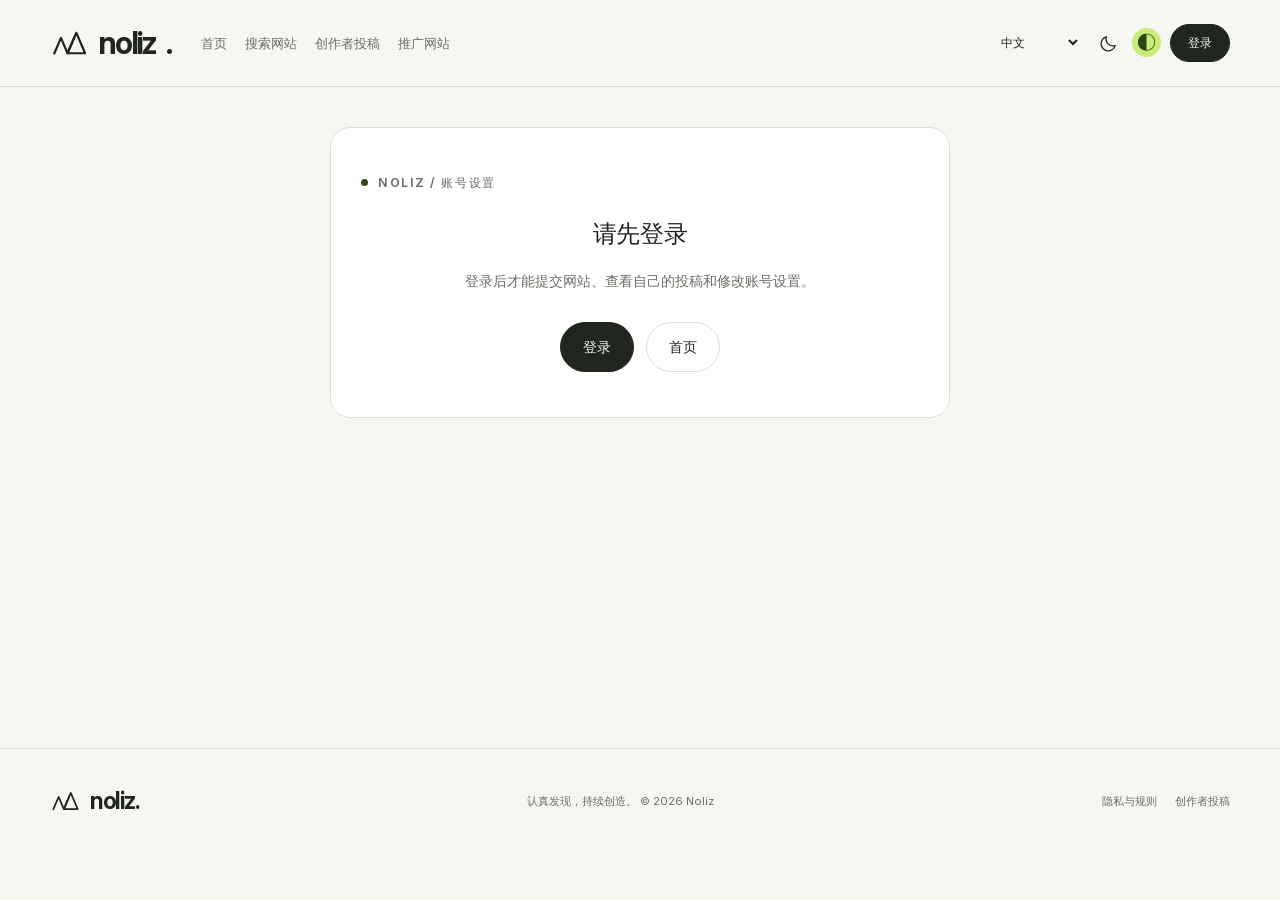
==== commit 72b6b3a5: "Improve public loading and add manually verified lifetime website promotions" ====
--- a/account/index.html
+++ b/account/index.html
@@ -10,9 +10,9 @@
   <title>Noliz — 账号设置</title>
   <script src="/assets/appearance.56ca9c23426c.js"></script>
   <link rel="preload" href="/assets/fonts/InterVariable.woff2" as="font" type="font/woff2" crossorigin>
-  <link rel="stylesheet" href="/assets/noliz.0994ab754d6a.css">
+  <link rel="stylesheet" href="/assets/noliz.d8a32e4d8e54.css">
   <link rel="icon" type="image/svg+xml" href="/assets/icon.svg?v=20261021-logo1">
-  <script type="module" src="/assets/app.8995bf846503.js"></script>
+  <script type="module" src="/assets/app.14369ae419a6.js"></script>
 </head>
 <body data-page="account">
   <div id="app"><main class="wrap"><section class="page-head"><h1>Noliz — 账号设置</h1></section><p>正在加载 / Loading / 読み込み中…</p></main></div>
--- a/assets/noliz.d8a32e4d8e54.css
+++ b/assets/noliz.d8a32e4d8e54.css
@@ -0,0 +1,45 @@
+:root{--bg:#f6f7f2;--paper:#fff;--text:#20251e;--muted:#697065;--line:#dce0d5;--accent:#c9ec78;--accent-dark:#304618;--radius:20px;font-family:Inter,-apple-system,BlinkMacSystemFont,'Segoe UI','Noto Sans',Arial,sans-serif;color:var(--text);background:var(--bg);font-synthesis:none}
+:root[data-theme=blue]{--accent:#bbdff6;--accent-dark:#204964}:root[data-theme=violet]{--accent:#dfcdf6;--accent-dark:#513270}
+*{box-sizing:border-box}body{margin:0}a{color:inherit;text-decoration:none}button,input,select,textarea{font:inherit}button,a,input,select,textarea{-webkit-tap-highlight-color:transparent}button{cursor:pointer}button:disabled{opacity:.5;cursor:wait}button,input,select,textarea{border:1px solid var(--line);border-radius:10px}input,select,textarea{background:var(--paper);color:var(--text);padding:13px 14px;max-width:100%;width:100%}input:focus,select:focus,textarea:focus{outline:2px solid var(--accent-dark);outline-offset:2px}textarea{resize:vertical;min-height:120px}button{padding:11px 16px;background:var(--paper);color:var(--text)}button:hover,a.button:hover{filter:brightness(.96)}:focus-visible{outline:3px solid var(--accent-dark);outline-offset:4px}[hidden]{display:none!important}h1,h2,h3,p{margin:0}h1{font-size:clamp(34px,5.5vw,70px);line-height:1.12;letter-spacing:-.045em;font-weight:550}h2{font-size:24px;letter-spacing:-.025em;font-weight:550}h3{font-size:19px;font-weight:600}p{line-height:1.8}small,.muted{color:var(--muted)}.wrap{width:min(1180px,calc(100% - 64px));margin:auto}.skip{position:fixed;top:-100px;background:var(--accent);padding:12px;z-index:99}.skip:focus{top:12px}
+.site-header{border-bottom:1px solid var(--line);background:var(--bg)}.header-inner{display:flex;align-items:center;gap:30px;min-height:90px}.logo{font-size:31px;letter-spacing:-2px;font-weight:750;display:flex;gap:9px;align-items:center}.logo-mark{width:40px;height:32px;flex-shrink:0;display:block;color:var(--text)}.nav{display:flex;align-items:center;gap:25px;font-size:14px;flex:1}.nav a{padding:7px 0;color:var(--muted)}.nav a[aria-current=page]{color:var(--text);box-shadow:0 2px var(--text)}.header-actions{display:flex;align-items:center;gap:12px}.locale{width:102px;padding:9px;font-size:13px;background:transparent}.button{display:inline-flex;justify-content:center;align-items:center;gap:10px;padding:12px 18px;border-radius:10px;border:1px solid var(--line);font-size:14px;font-weight:550;line-height:1.4;background:var(--paper)}.primary{background:var(--text);color:white;border-color:var(--text)}.accent{background:var(--accent);color:var(--accent-dark);border-color:transparent}.ghost{background:transparent}.small{padding:8px 12px;font-size:13px}.eyebrow{font-size:12px;letter-spacing:.13em;text-transform:uppercase;font-weight:650;color:var(--muted);display:flex;align-items:center;gap:10px;margin-bottom:23px}.eyebrow:before{content:'';width:7px;height:7px;border-radius:50%;background:var(--accent-dark)}
+main{min-height:65vh}.hero{padding:76px 0 60px;display:grid;grid-template-columns:1.4fr 1fr;gap:60px;align-items:center}.hero h1{max-width:710px}.hero .lead{margin-top:24px;max-width:580px;color:var(--muted);font-size:16px}.actions{display:flex;gap:12px;flex-wrap:wrap;margin-top:28px}.hero-art{position:relative;min-height:320px;background:var(--accent);border-radius:28px;padding:32px;overflow:hidden;display:flex;flex-direction:column;justify-content:space-between}.hero-art .art-label{font-size:11px;letter-spacing:.12em;color:var(--accent-dark)}.art-symbol{display:block;width:min(100%,250px);height:190px;align-self:center;color:var(--accent-dark)}.art-bottom{border-top:1px solid color-mix(in srgb,var(--accent-dark) 20%,transparent);padding-top:15px;display:flex;justify-content:space-between;gap:15px;font-size:12px;color:var(--accent-dark)}.section{padding:35px 0 65px}.section-head{display:flex;justify-content:space-between;gap:20px;align-items:center;margin-bottom:26px}.text-link{font-size:14px;display:inline-flex;gap:12px;align-items:center}.grid{display:grid;grid-template-columns:repeat(3,minmax(0,1fr));gap:18px}.site-card{background:var(--paper);border:1px solid var(--line);border-radius:var(--radius);padding:25px;display:flex;flex-direction:column;gap:18px;min-height:260px;transition:transform .2s}.site-card:hover{transform:translateY(-3px);border-color:var(--accent-dark)}.card-top{display:flex;justify-content:space-between;align-items:flex-start}.monogram{display:grid;place-items:center;width:43px;height:43px;background:var(--bg);border-radius:12px;font-size:22px;font-weight:650}.tag{font-size:11px;border:1px solid var(--line);padding:5px 9px;border-radius:30px;color:var(--muted)}.card-summary{font-size:14px;line-height:1.7;color:var(--muted);overflow-wrap:anywhere}.card-bottom{display:flex;justify-content:space-between;align-items:center;gap:15px;margin-top:auto;border-top:1px solid var(--line);padding-top:17px;font-size:12px;color:var(--muted)}.card-bottom span{overflow:hidden;text-overflow:ellipsis;white-space:nowrap}.card-bottom a{color:var(--text);white-space:nowrap}.intro-strip{border-top:1px solid var(--line);border-bottom:1px solid var(--line);display:grid;grid-template-columns:repeat(3,1fr);padding:27px 0;gap:30px;margin-bottom:55px}.intro-strip strong{font-size:14px}.intro-strip p{font-size:12px;margin-top:6px;color:var(--muted)}
+.page-head{padding:54px 0 34px;display:flex;justify-content:space-between;gap:25px;align-items:flex-end}.page-head h1{font-size:clamp(32px,4.2vw,50px)}.page-head p{color:var(--muted);max-width:710px;margin-top:16px;font-size:14px}.search-bar{display:flex;gap:12px;max-width:800px}.search-bar input{padding:17px 20px}.filters{display:flex;flex-wrap:wrap;gap:8px;margin:22px 0}.chip{border-radius:30px;font-size:13px;padding:9px 15px;background:transparent}.chip.active{background:var(--text);color:white;border-color:var(--text)}.result-row{display:flex;align-items:center;justify-content:space-between;gap:20px;margin:25px 0;color:var(--muted);font-size:13px}.result-row select{width:auto;padding:8px 13px}.panel{background:var(--paper);border:1px solid var(--line);border-radius:var(--radius);padding:30px}.columns{display:grid;grid-template-columns:minmax(0,1.7fr) minmax(260px,1fr);gap:26px;align-items:start}.stack{display:flex;flex-direction:column;gap:22px}.form-grid{display:grid;grid-template-columns:1fr 1fr;gap:20px}.field{display:flex;flex-direction:column;gap:9px;font-size:13px;font-weight:550}.field small{font-weight:400;font-size:12px;line-height:1.7}.full{grid-column:1/-1}.check{display:flex;align-items:flex-start;gap:10px;font-size:13px;line-height:1.7;color:var(--muted)}.check input{width:17px;height:17px;margin-top:3px;flex-shrink:0}.note{padding:14px 17px;background:var(--bg);border-radius:10px;font-size:13px;line-height:1.8;color:var(--muted)}.steps{list-style:none;padding:0;margin:24px 0}.steps li{padding:16px 0;display:flex;gap:14px;border-bottom:1px solid var(--line)}.steps b{font-size:12px;color:var(--muted);padding-top:3px}.steps strong{font-size:14px}.steps p{font-size:12px;color:var(--muted);margin-top:5px}.captcha-row{display:flex;gap:12px;align-items:center;flex-wrap:wrap}.captcha-image{width:250px;height:80px;border:1px solid var(--line);border-radius:10px;background:var(--bg);object-fit:contain}.captcha-input{max-width:250px;letter-spacing:.2em}.message{font-size:13px;padding:12px 15px;border-radius:10px;background:var(--bg);line-height:1.7;overflow-wrap:anywhere}.message.error{color:#8c3028;background:#fff0ee}.message.success{color:#315522;background:#edf6e5}.empty{padding:45px 24px;text-align:center;border:1px dashed var(--line);border-radius:var(--radius);color:var(--muted);font-size:14px;grid-column:1/-1}.empty .actions{justify-content:center}.gate{max-width:620px;margin:40px auto 80px;text-align:center;padding:45px 30px}.gate h2{margin-bottom:14px}.gate p{font-size:14px;color:var(--muted)}.gate .actions{justify-content:center}.tabs{display:flex;gap:8px;margin-bottom:25px}.tabs button{flex:1;background:transparent}.tabs .active{background:var(--text);color:white}.auth{max-width:480px;margin:32px auto 80px}.auth form{display:flex;flex-direction:column;gap:20px}.account-title{display:flex;gap:15px;align-items:center;border-bottom:1px solid var(--line);padding-bottom:24px;margin-bottom:24px}.account-title .monogram{background:var(--accent);width:52px;height:52px}.account-title p{font-size:12px;color:var(--muted);overflow-wrap:anywhere}.palette{display:flex;gap:12px}.swatch{width:40px;height:40px;border:4px solid var(--paper);outline:1px solid var(--line);border-radius:50%;padding:0}.swatch.active{outline:2px solid var(--text)}.swatch[data-color=green]{background:#c9ec78}.swatch[data-color=blue]{background:#bbdff6}.swatch[data-color=violet]{background:#dfcdf6}
+.admin-nav{display:flex;flex-wrap:wrap;gap:10px;margin-bottom:25px}.admin-nav a[aria-current=page]{background:var(--text);color:white}.stats{display:grid;grid-template-columns:repeat(3,1fr);gap:14px;margin-bottom:25px}.stat{padding:20px;background:var(--paper);border:1px solid var(--line);border-radius:14px}.stat b{font-size:29px;display:block}.stat span{font-size:12px;color:var(--muted)}.record{background:var(--paper);border:1px solid var(--line);border-radius:var(--radius);padding:24px;margin-bottom:16px}.record-head{display:flex;justify-content:space-between;align-items:center;gap:15px;margin-bottom:16px}.record-meta{font-size:12px;color:var(--muted);display:flex;gap:12px;flex-wrap:wrap;margin:14px 0;overflow-wrap:anywhere}.record details{border-top:1px solid var(--line);padding-top:15px;margin-top:18px}.record summary{cursor:pointer;font-size:13px}.record .form-grid{margin-top:20px}.status{font-size:11px;border-radius:30px;padding:5px 10px;background:var(--bg)}.status.approved{background:#eaf4df;color:#35551f}.status.pending{background:#fff2d3;color:#715419}.status.rejected{background:#fae9e7;color:#87382f}.pagination{display:flex;justify-content:center;align-items:center;gap:15px;margin-top:28px;font-size:13px}.site-footer{border-top:1px solid var(--line);padding:30px 0;margin-top:20px}.footer-inner{display:flex;align-items:center;justify-content:space-between;gap:20px;font-size:12px;color:var(--muted)}.footer-inner .logo{font-size:23px;color:var(--text)}.footer-inner .logo-mark{width:30px;height:24px}.footer-links{display:flex;gap:18px}.price{font-size:34px;margin:20px 0 10px}.price small{font-size:13px}.legal{font-size:12px;color:var(--muted);line-height:1.8}.loading{opacity:.7}.loading:after{content:'…'}
+@media(max-width:900px){.header-inner{gap:20px;flex-wrap:wrap;padding:20px 0}.nav{order:3;flex-basis:100%;gap:22px}.header-actions{margin-left:auto}.hero{gap:30px}.hero-art{min-height:280px}.grid{grid-template-columns:repeat(2,minmax(0,1fr))}.columns{grid-template-columns:1fr}.intro-strip{gap:18px}.hero h1{font-size:49px}}
+@media(max-width:600px){.wrap{width:calc(100% - 36px)}.header-inner{gap:12px;min-height:auto}.logo{font-size:28px}.nav{gap:21px;overflow:auto;font-size:13px;white-space:nowrap}.header-actions{gap:7px}.header-actions .button{padding:9px 11px;font-size:12px}.locale{width:86px;font-size:12px}.hero{padding:46px 0 30px;grid-template-columns:1fr;gap:32px}.hero h1{font-size:45px}.hero-art{min-height:225px;padding:25px}.art-symbol{width:190px;height:145px}.hero .lead{font-size:14px}.grid{grid-template-columns:1fr}.section{padding:25px 0 40px}.intro-strip{grid-template-columns:1fr;padding:25px 0;gap:20px}.page-head{padding:38px 0 26px;display:block}.page-head .button{margin-top:18px}.form-grid{grid-template-columns:1fr}.full{grid-column:auto}.panel{padding:22px}.page-head h1{font-size:34px}.footer-inner{align-items:flex-start;flex-direction:column}.record{padding:20px}.record-head{align-items:flex-start}.stats{gap:8px}.stat{padding:15px}.search-bar{gap:8px}.search-bar button{padding:10px 14px}.section-head h2{font-size:22px}}
+.card-brand{display:block;width:36px;height:28px;color:var(--text)}
+.theme-toggle{border-radius:50%;width:30px;height:30px;min-width:30px;padding:0;background:var(--accent);color:var(--accent-dark);font-size:21px;line-height:1}
+@media(prefers-reduced-motion:reduce){*{scroll-behavior:auto!important;transition:none!important}}
+
+/* Typography, color modes and motion. Kept separate from application layouts. */
+@font-face{font-family:'Noliz Sans';src:url('/assets/fonts/InterVariable.woff2') format('woff2');font-style:normal;font-weight:100 900;font-display:swap}
+:root{--accent-ink:#304618;--hero-surface:var(--accent);--hero-ink:var(--accent-dark);--header-surface:rgba(246,247,242,.82);--shadow:0 24px 70px rgba(28,35,23,.06);font-family:'Noliz Sans',-apple-system,BlinkMacSystemFont,'Segoe UI Variable Text','Segoe UI',sans-serif;font-optical-sizing:auto;font-feature-settings:'liga' 1,'calt' 1,'cv11' 1;line-height:1.6;-webkit-font-smoothing:antialiased;text-rendering:optimizeLegibility;color-scheme:light}
+:root:lang(zh){font-family:'Noliz Sans','PingFang SC','Hiragino Sans GB','Microsoft YaHei UI','Microsoft YaHei','Noto Sans SC',sans-serif}
+:root:lang(ja){font-family:'Noliz Sans','Hiragino Sans','Hiragino Kaku Gothic ProN','Yu Gothic UI','Yu Gothic','Noto Sans JP',sans-serif}
+:root[data-theme=blue]{--accent-ink:#204964}:root[data-theme=violet]{--accent-ink:#513270}
+:root[data-appearance=dark]{--bg:#101210;--paper:#191c19;--text:#f1f4ed;--muted:#a3aba0;--line:#30362f;--accent:#c9ec78;--accent-dark:#d4efb4;--accent-ink:#233615;--hero-surface:#192115;--hero-ink:#d4efb4;--header-surface:rgba(16,18,16,.82);--shadow:0 30px 80px rgba(0,0,0,.24);color-scheme:dark}
+:root[data-appearance=dark][data-theme=blue]{--accent:#bbdff6;--accent-dark:#c6e4fa;--accent-ink:#1b4059;--hero-surface:#141e27;--hero-ink:#c6e4fa}
+:root[data-appearance=dark][data-theme=violet]{--accent:#dfcdf6;--accent-dark:#e4d6fa;--accent-ink:#47305e;--hero-surface:#211a2a;--hero-ink:#e4d6fa}
+body{background:var(--bg);transition:background-color .35s ease,color .35s ease}button,input,select,textarea{font-feature-settings:inherit}button{line-height:1.4}p{font-weight:400}h1,h2,h3{font-weight:580}h1,h2{text-wrap:balance}h1{letter-spacing:-.055em}h2{letter-spacing:-.035em}:lang(zh) h1,:lang(ja) h1{letter-spacing:-.035em;line-height:1.22;font-weight:600}:lang(zh) h2,:lang(ja) h2{letter-spacing:-.02em}:lang(zh) p,:lang(ja) p{line-height:1.9}
+.logo{font-weight:680;letter-spacing:-.065em;gap:10px}.logo-mark{width:38px;height:30px}.site-header{position:sticky;top:0;z-index:30;background:var(--header-surface);-webkit-backdrop-filter:blur(22px) saturate(1.5);backdrop-filter:blur(22px) saturate(1.5)}.header-inner{min-height:86px}.nav{font-size:13px;gap:24px;font-weight:500}.nav a{transition:color .2s ease}.header-actions{gap:9px}.header-actions .locale{border-color:transparent;width:94px;padding:8px;font-size:12px}.header-actions .button{font-size:12px;border-radius:30px;padding:10px 17px}.appearance-toggle{display:grid;place-items:center;border-color:transparent;background:transparent;width:32px;height:32px;padding:6px;border-radius:50%;flex-shrink:0;color:var(--text)}.appearance-toggle svg{width:20px;height:20px}.appearance-toggle:hover{background:var(--paper)}.theme-toggle{width:29px;min-width:29px;height:29px;background:var(--accent);color:var(--accent-ink);font-size:19px;border-color:transparent}.account-icon{display:none;width:17px;height:17px}.appearance-setting{margin-bottom:22px}
+.primary,.chip.active,.tabs .active,.admin-nav a[aria-current=page]{background:var(--text);color:var(--bg)}.accent{color:var(--accent-ink)}.button{border-radius:30px;padding:14px 22px;transition:transform .3s cubic-bezier(.2,.8,.2,1),box-shadow .3s ease,background-color .3s ease}.button:active{transform:scale(.975)}.button.primary:hover{box-shadow:0 9px 26px color-mix(in srgb,var(--text) 13%,transparent)}input::placeholder,textarea::placeholder{color:var(--muted);opacity:.8}.field{font-weight:500}
+.hero{padding:90px 0 75px;gap:56px;grid-template-columns:1.32fr 1fr;align-items:center;perspective:1200px}.hero-title{font-size:clamp(42px,5.4vw,68px);line-height:1.08;font-weight:580}.hero-title span{display:block}.hero-title span:last-child{color:var(--muted)}:lang(zh) .hero-title{font-size:clamp(39px,4.6vw,60px);line-height:1.23;letter-spacing:-.035em}:lang(ja) .hero-title{font-size:clamp(36px,4.5vw,58px);line-height:1.28;letter-spacing:-.04em}.hero .eyebrow{font-size:10px;letter-spacing:.14em;margin-bottom:27px}.hero .lead{font-size:15px;max-width:510px;margin-top:26px;line-height:1.85}.hero .actions{margin-top:32px;gap:11px}.hero-art{min-height:355px;border-radius:32px;padding:31px;background:var(--hero-surface);border:1px solid color-mix(in srgb,var(--accent) 36%,var(--line));box-shadow:var(--shadow);isolation:isolate;transform:perspective(1000px) rotateX(var(--tilt-x,0deg)) rotateY(var(--tilt-y,0deg));transition:transform .7s cubic-bezier(.2,.7,.2,1),box-shadow .7s ease}.hero-art:before{content:'';position:absolute;inset:0;border-radius:inherit;background:radial-gradient(ellipse at var(--light-x,55%) var(--light-y,25%),rgba(255,255,255,.19),transparent 65%);pointer-events:none;z-index:-1}.hero-art .art-label{font-size:10px;letter-spacing:.11em;color:var(--hero-ink);opacity:.8}.art-symbol{width:235px;height:182px;object-fit:contain;transform:translate3d(0,var(--scroll-shift,0px),0);transition:filter .35s ease;will-change:transform}.art-bottom{font-size:10px;color:var(--hero-ink);border-color:color-mix(in srgb,var(--hero-ink) 20%,transparent);padding-top:18px;opacity:.85}.section-head{margin-bottom:28px}.section-head h2{font-size:25px}.text-link{font-size:12px}.site-card{border-radius:24px;padding:27px;min-height:276px;box-shadow:0 3px 14px rgba(20,25,18,.015);transition:transform .55s cubic-bezier(.2,.8,.2,1),border-color .3s ease,box-shadow .55s ease}.site-card:hover{transform:translateY(-6px);box-shadow:var(--shadow);border-color:color-mix(in srgb,var(--accent-dark) 45%,var(--line))}.site-card h3{font-size:20px;letter-spacing:-.025em;font-weight:570}.card-summary{font-size:13px}.card-bottom{font-size:11px}.intro-strip{margin-top:24px;margin-bottom:65px;padding:34px 0;gap:42px}.intro-strip strong{font-weight:570}.intro-strip p{font-size:12px;max-width:31ch;margin-top:9px}.panel,.record,.stat{transition:background-color .35s ease,border-color .35s ease}.site-footer{margin-top:36px;padding:34px 0}.footer-inner{font-size:11px}
+:root[data-appearance=dark] .hero-art:before{background:radial-gradient(ellipse at var(--light-x,55%) var(--light-y,15%),color-mix(in srgb,var(--accent) 12%,transparent),transparent 65%)}:root[data-appearance=dark] .art-symbol{filter:invert(1)}:root[data-appearance=dark] button:hover,:root[data-appearance=dark] a.button:hover{filter:brightness(1.08)}:root[data-appearance=dark] .message.error{background:#341d1c;color:#ffc3b9}:root[data-appearance=dark] .message.success{background:#1e2c19;color:#d0e8be}:root[data-appearance=dark] .status.approved{background:#1e3019;color:#cae7b5}:root[data-appearance=dark] .status.pending{background:#332b19;color:#f1d89e}:root[data-appearance=dark] .status.rejected{background:#351e1e;color:#f4bbb6}
+/* Initial hero sequence; subsequent data refreshes do not replay it. */
+@keyframes soft-rise{from{opacity:0;transform:translate3d(0,14px,0)}to{opacity:1;transform:translate3d(0,0,0)}}
+@keyframes scene-arrive{from{opacity:0;transform:perspective(1000px) translate3d(0,28px,0) rotateX(5deg) scale(.97)}to{opacity:1;transform:perspective(1000px) translate3d(0,0,0) rotateX(0deg) scale(1)}}
+.entering .hero .eyebrow{animation:soft-rise .8s cubic-bezier(.22,1,.36,1) .06s backwards}.entering .hero-title span:first-child{animation:soft-rise .95s cubic-bezier(.22,1,.36,1) .13s backwards}.entering .hero-title span:last-child{animation:soft-rise .95s cubic-bezier(.22,1,.36,1) .24s backwards}.entering .hero .lead{animation:soft-rise .95s cubic-bezier(.22,1,.36,1) .34s backwards}.entering .hero .actions{animation:soft-rise .95s cubic-bezier(.22,1,.36,1) .43s backwards}.entering .hero-art{animation:scene-arrive 1.15s cubic-bezier(.22,1,.36,1) .2s backwards}
+.reveal-ready{opacity:0;transform:translate3d(0,22px,0);transition:opacity .85s cubic-bezier(.22,1,.36,1) var(--reveal-delay,0ms),transform .85s cubic-bezier(.22,1,.36,1) var(--reveal-delay,0ms)}.reveal-ready.is-visible{opacity:1;transform:translate3d(0,0,0)}.site-card.reveal-ready.is-visible:hover{transform:translate3d(0,-6px,0)}
+@media(min-width:1280px){.hero{padding:105px 0 90px}.hero-art{min-height:385px}.art-symbol{width:265px;height:204px}}
+@media(max-width:1050px){.header-inner{gap:20px}.nav{gap:18px}.hero{gap:40px}.hero-title{font-size:clamp(42px,5vw,60px)}:lang(zh) .hero-title{font-size:48px}:lang(ja) .hero-title{font-size:45px}.hero-art{min-height:325px}}
+@media(max-width:900px){.header-inner{padding:17px 0;min-height:auto}.nav{gap:24px}.hero{padding:62px 0 55px;gap:30px;grid-template-columns:1.2fr 1fr}.hero-title{font-size:45px}:lang(zh) .hero-title{font-size:42px}:lang(ja) .hero-title{font-size:39px}.hero-art{padding:25px;min-height:305px}.art-symbol{width:190px;height:147px}.hero .lead{font-size:13px}.hero .actions .button{padding:13px 17px;font-size:12px}}
+@media(max-width:680px){.hero{grid-template-columns:1fr;padding:49px 0 44px;gap:36px}.hero-title{font-size:clamp(42px,7.5vw,58px)}:lang(zh) .hero-title{font-size:clamp(39px,7.5vw,49px)}:lang(ja) .hero-title{font-size:clamp(36px,7vw,46px)}.hero .lead{font-size:14px;max-width:39ch}.hero-art{min-height:300px;max-width:100%;padding:26px}.art-symbol{width:225px;height:173px}.hero .actions{margin-top:26px}.hero .eyebrow{margin-bottom:22px}.section{padding-bottom:40px}.intro-strip{gap:22px;padding:28px 0;margin-top:8px}.header-inner{gap:14px}.logo{font-size:27px;gap:7px}.logo-mark{width:31px;height:26px}.header-actions{gap:5px}.header-actions .locale{width:78px;padding:7px 3px}.header-actions .button{font-size:11px;padding:9px 12px}.appearance-toggle{width:29px;height:29px;padding:5px}.theme-toggle{width:26px;min-width:26px;height:26px}.nav{font-size:12px;gap:23px}.intro-strip p{max-width:45ch}.footer-inner{gap:19px}}
+@media(max-width:400px){.header-actions .auth-link{padding:7px;width:30px;height:30px}.auth-link .account-icon{display:block}.auth-link span{display:none}.header-actions .locale{width:74px}.header-inner{gap:10px}.header-actions{gap:4px}.logo{font-size:25px}.logo-mark{width:29px;height:24px}.hero-title{font-size:40px}:lang(zh) .hero-title{font-size:38px}:lang(ja) .hero-title{font-size:35px}}
+@media(prefers-reduced-motion:reduce){*,*:before,*:after{animation:none!important;transition:none!important;scroll-behavior:auto!important}.reveal-ready{opacity:1!important;transform:none!important}.hero-art,.art-symbol{transform:none!important;will-change:auto}}
+
+/* Lightweight, static lighting. No pointer-driven gradient repaint or backdrop blur. */
+.site-header{-webkit-backdrop-filter:none;backdrop-filter:none;background:var(--bg)}
+.hero-art{transform:none;transition:none}.art-symbol{will-change:auto}.site-card{transition:transform .22s ease,border-color .22s ease}
+.reveal-ready{transition-duration:.4s}.entering .hero-title span,.entering .hero .eyebrow,.entering .hero .lead,.entering .hero .actions{animation-duration:.48s}
+.nav{gap:18px}.promotion-section{border:1px solid var(--line);border-radius:28px;background:var(--paper);padding:32px;margin-bottom:48px}.promotion-section .section-head{margin-bottom:12px}.promotion-section .eyebrow{margin-bottom:10px;font-size:10px}.promotion-description{margin:0 0 24px}.paid-disclosure{font-size:10px;text-transform:uppercase;letter-spacing:.08em;color:var(--muted);margin-bottom:18px}.promotion-empty{display:flex;align-items:center;gap:24px;padding:28px 0}.promotion-empty h3{font-size:20px;font-weight:550}.promotion-empty p{font-size:13px;color:var(--muted);margin-top:8px;max-width:49ch}.promotion-empty .button{margin-left:auto;white-space:nowrap}.promotion-spark{font-size:48px;color:var(--accent-dark)}.promotion-price{font-size:64px!important;letter-spacing:-.06em;margin:25px 0 10px}.promotion-price small,.order-price small{font-size:13px;letter-spacing:0;font-weight:400;color:var(--muted)}.order-price{font-size:24px;letter-spacing:-.03em;margin-bottom:18px}.promotion-steps{padding-left:22px;display:grid;gap:24px;font-size:14px;line-height:1.8}.payment-layout{display:grid;grid-template-columns:minmax(180px,230px) 1fr;gap:24px;margin:22px 0}.qr-frame{display:flex;flex-direction:column;gap:12px;align-items:center}.qr-frame img{display:block;width:100%;height:auto;border-radius:14px;background:#fff}.qr-frame a{font-size:12px;text-decoration:underline}.promotion-order details{margin-top:24px}.promotion-order .verify-payment{margin-top:24px}.promotion-order .record-meta{overflow-wrap:anywhere}.full{grid-column:1/-1}
+@media(max-width:760px){.promotion-section{padding:22px;border-radius:22px}.promotion-empty{flex-wrap:wrap;gap:16px}.promotion-empty .button{margin:6px 0 0}.promotion-spark{display:none}.payment-layout{grid-template-columns:1fr}.qr-frame{max-width:260px;margin:auto}.promotion-price{font-size:52px!important}}
